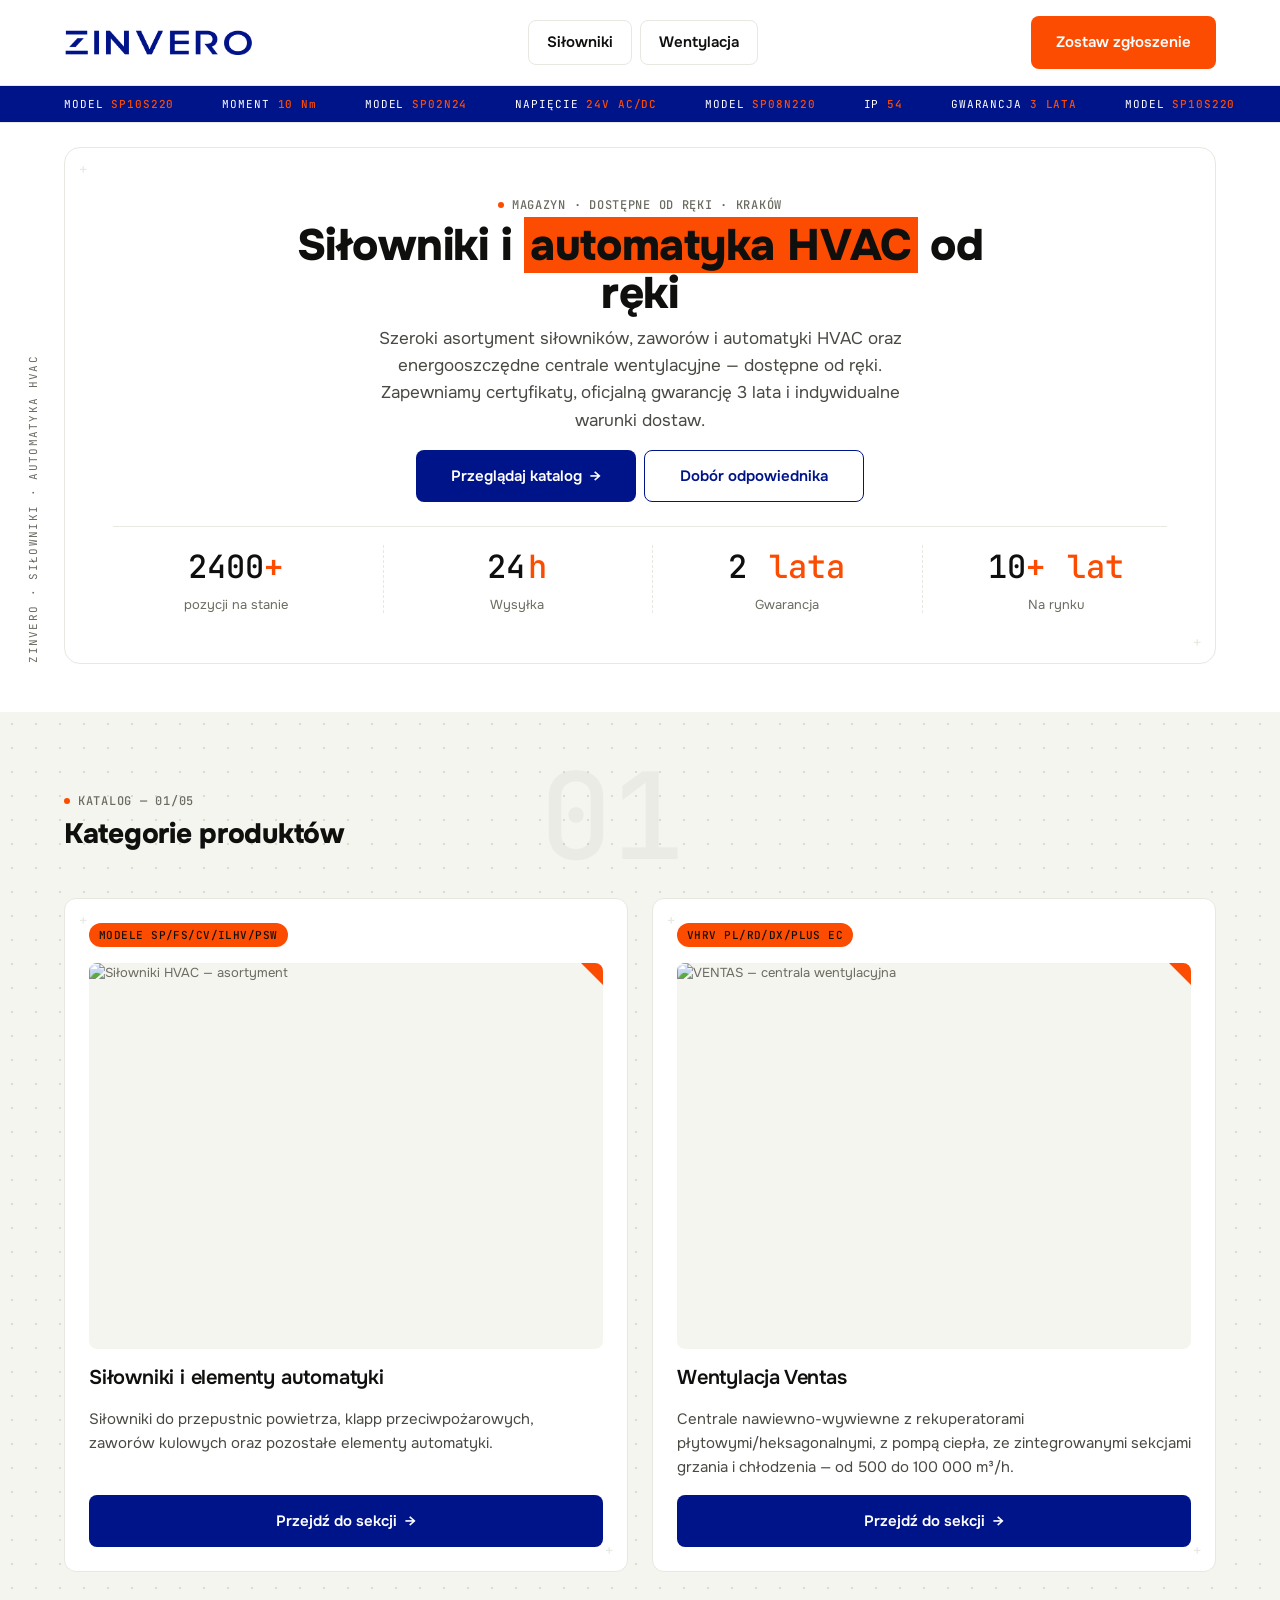
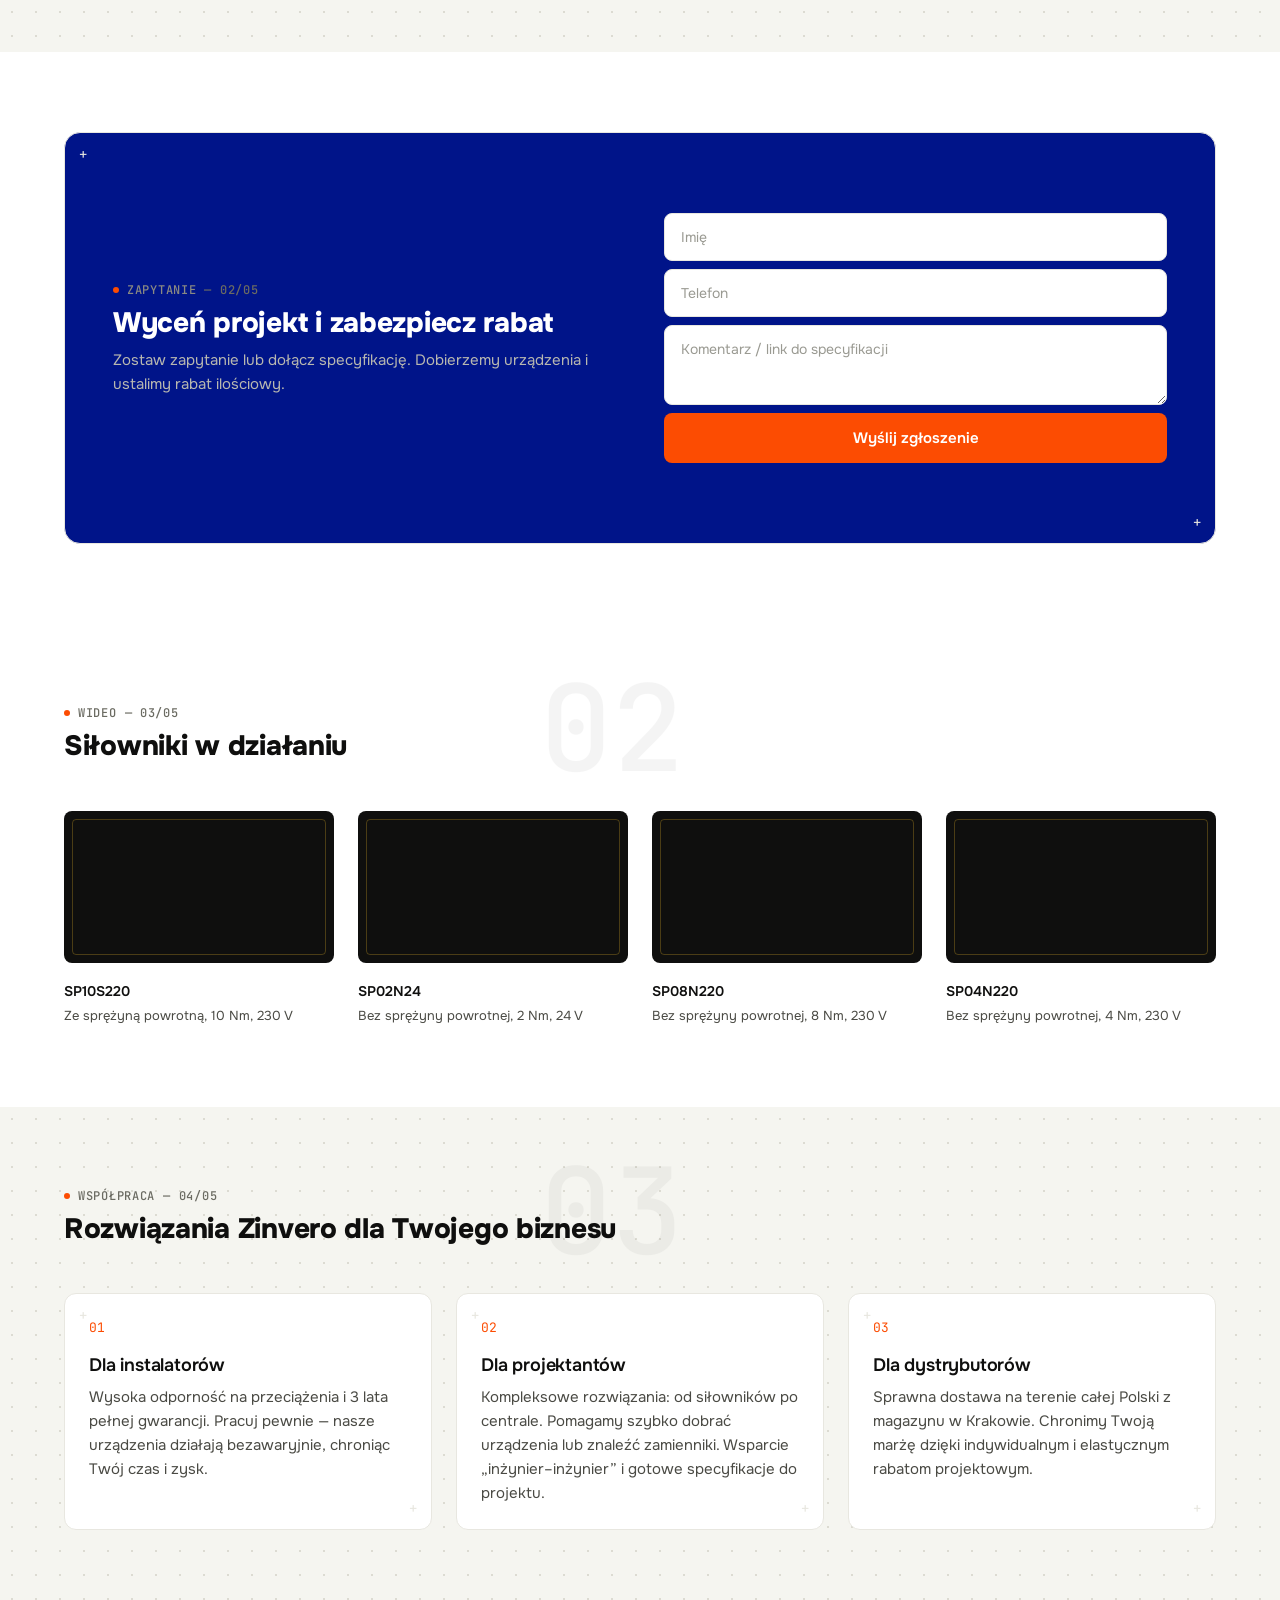
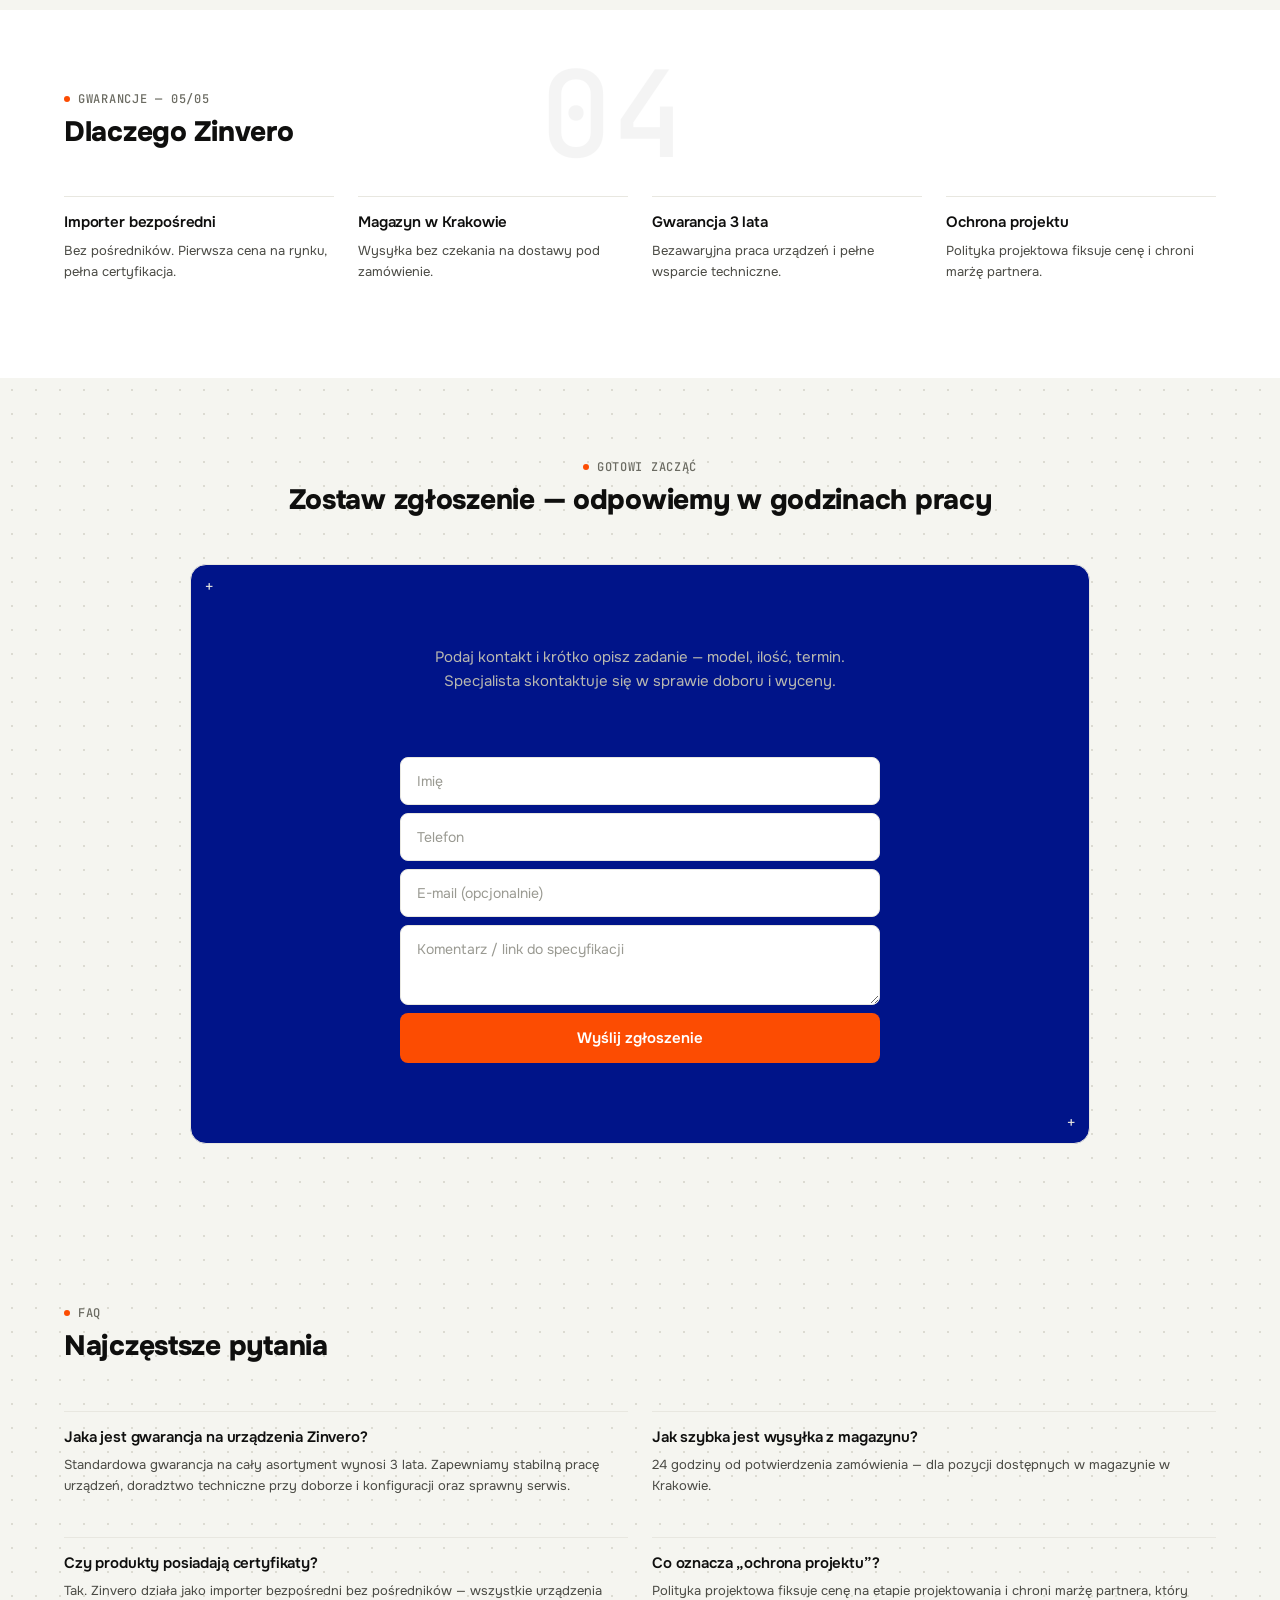
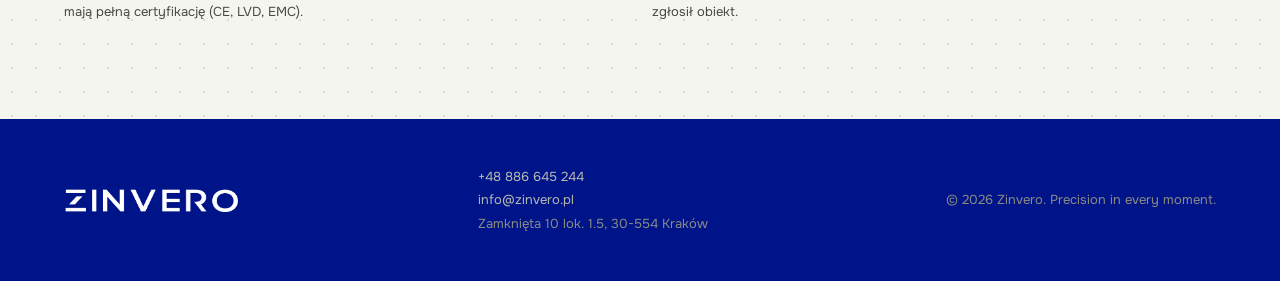
==== index.html @ 30b54fe3 "Zinvero site: clone of restok in Zinvero style + 6 fixes" ====
<!DOCTYPE html>
<html lang="pl">
<head>
<meta charset="UTF-8">
<meta name="viewport" content="width=device-width, initial-scale=1.0">
<meta name="google-site-verification" content="oRkSlXCotxDqVe3I5em0zE_cJWNfTW6Z54jvUCerrRo" />
<title>Zinvero — siłowniki i automatyka HVAC | Dostawa 24h z Krakowa</title>
<meta name="description" content="Importer bezpośredni siłowników, zaworów i automatyki HVAC oraz wentylacji VENTAS. Dostępność od ręki, wysyłka 24h z Krakowa, gwarancja 3 lata.">
<link rel="canonical" href="https://zinvero-hvac.vercel.app/">

<!-- Open Graph -->
<meta property="og:type" content="website">
<meta property="og:site_name" content="Zinvero">
<meta property="og:title" content="Zinvero — siłowniki i automatyka HVAC">
<meta property="og:description" content="Importer bezpośredni siłowników, zaworów i automatyki HVAC oraz wentylacji VENTAS. Dostępność od ręki, wysyłka 24h z Krakowa, gwarancja 3 lata.">
<meta property="og:url" content="https://zinvero-hvac.vercel.app/">
<meta property="og:locale" content="pl_PL">
<meta property="og:image" content="https://zinvero-hvac.vercel.app/og-image.jpg">

<!-- Twitter Card -->
<meta name="twitter:card" content="summary_large_image">
<meta name="twitter:title" content="Zinvero — siłowniki i automatyka HVAC">
<meta name="twitter:description" content="Importer bezpośredni siłowników, zaworów i automatyki HVAC oraz wentylacji w Polsce.">
<meta name="twitter:image" content="https://zinvero-hvac.vercel.app/og-image.jpg">

<link rel="preconnect" href="https://fonts.googleapis.com">
<link rel="preconnect" href="https://fonts.gstatic.com" crossorigin>
<link href="https://fonts.googleapis.com/css2?family=Onest:wght@400;500;600;800&family=JetBrains+Mono:wght@500&display=swap" rel="stylesheet">
<link rel="icon" type="image/svg+xml" href="/favicon.svg">
<link rel="icon" type="image/png" sizes="32x32" href="/favicon-32.png">
<link rel="apple-touch-icon" href="/apple-touch-icon.png">
<link rel="stylesheet" href="style.css">

<!-- JSON-LD: Organization -->
<script type="application/ld+json">
{
  "@context": "https://schema.org",
  "@type": "Organization",
  "name": "Zinvero",
  "url": "https://zinvero-hvac.vercel.app",
  "description": "Importer bezpośredni siłowników, zaworów i automatyki HVAC oraz wentylacji w Polsce.",
  "areaServed": "PL",
  "slogan": "Precision in every moment"
}
</script>

<!-- JSON-LD: LocalBusiness -->
<script type="application/ld+json">
{
  "@context": "https://schema.org",
  "@type": "LocalBusiness",
  "name": "Zinvero",
  "url": "https://zinvero-hvac.vercel.app",
  "telephone": "+48886645244",
  "email": "info@zinvero.pl",
  "address": {
    "@type": "PostalAddress",
    "streetAddress": "Zamknięta 10 lok. 1.5",
    "addressLocality": "Kraków",
    "postalCode": "30-554",
    "addressCountry": "PL"
  }
}
</script>

<!-- JSON-LD: BreadcrumbList -->
<script type="application/ld+json">
{
  "@context": "https://schema.org",
  "@type": "BreadcrumbList",
  "itemListElement": [
    { "@type": "ListItem", "position": 1, "name": "Strona główna", "item": "https://zinvero-hvac.vercel.app/" }
  ]
}
</script>

<!-- JSON-LD: FAQPage -->
<script type="application/ld+json">
{
  "@context": "https://schema.org",
  "@type": "FAQPage",
  "mainEntity": [
    {
      "@type": "Question",
      "name": "Jaka jest gwarancja na urządzenia Zinvero?",
      "acceptedAnswer": { "@type": "Answer", "text": "Standardowa gwarancja na cały asortyment wynosi 3 lata. Zapewniamy stabilną pracę urządzeń, doradztwo techniczne przy doborze i konfiguracji oraz sprawny serwis." }
    },
    {
      "@type": "Question",
      "name": "Jak szybka jest wysyłka z magazynu?",
      "acceptedAnswer": { "@type": "Answer", "text": "24 godziny od potwierdzenia zamówienia — dla pozycji dostępnych w magazynie w Krakowie." }
    },
    {
      "@type": "Question",
      "name": "Czy produkty posiadają certyfikaty?",
      "acceptedAnswer": { "@type": "Answer", "text": "Tak. Zinvero działa jako importer bezpośredni bez pośredników — wszystkie urządzenia mają pełną certyfikację (CE, LVD, EMC)." }
    },
    {
      "@type": "Question",
      "name": "Co oznacza ochrona projektu?",
      "acceptedAnswer": { "@type": "Answer", "text": "Polityka projektowa fiksuje cenę na etapie projektowania i chroni marżę partnera, który zgłosił obiekt." }
    }
  ]
}
</script>
</head>
<body>


<header class="bg-white divider-bottom">
  <div class="container header-inner">
    <div class="logo">
      <img src="logo.png" alt="Zinvero">
    </div>
    <nav>
      <ul>
        <li><a href="actuators.html">Siłowniki</a></li>
        <li><a href="pvu.html">Wentylacja</a></li>
      </ul>
    </nav>
    <div class="header-cta">
      <a href="#contact" class="btn btn-primary">Zostaw zgłoszenie</a>
    </div>
  </div>
</header>

<div class="spec-strip">
  <div class="container">
    <span>MODEL <b>SP10S220</b></span>
    <span>MOMENT <b>10 Nm</b></span>
    <span>MODEL <b>SP02N24</b></span>
    <span>NAPIĘCIE <b>24V AC/DC</b></span>
    <span>MODEL <b>SP08N220</b></span>
    <span>IP <b>54</b></span>
    <span>GWARANCJA <b>3 LATA</b></span>
    <span aria-hidden="true">MODEL <b>SP10S220</b></span>
    <span aria-hidden="true">MOMENT <b>10 Nm</b></span>
    <span aria-hidden="true">MODEL <b>SP02N24</b></span>
    <span aria-hidden="true">NAPIĘCIE <b>24V AC/DC</b></span>
    <span aria-hidden="true">MODEL <b>SP08N220</b></span>
    <span aria-hidden="true">IP <b>54</b></span>
    <span aria-hidden="true">GWARANCJA <b>3 LATA</b></span>
  </div>
</div>

<section class="hero bg-white">
  <div class="container">
    <div class="hero-card corner-marks">
      <span class="side-tag">Zinvero · Siłowniki · Automatyka HVAC</span>
      <div class="eyebrow"><span class="dot"></span>Magazyn · dostępne od ręki · Kraków</div>
      <div class="hero-content">
        <h1>Siłowniki i <span class="marker">automatyka HVAC</span> od ręki</h1>
        <p class="lead">Szeroki asortyment siłowników, zaworów i automatyki HVAC oraz energooszczędne centrale wentylacyjne — dostępne od ręki. Zapewniamy certyfikaty, oficjalną gwarancję 3 lata i indywidualne warunki dostaw.</p>
        <div class="hero-actions">
          <a href="#categories" class="btn btn-dark">Przeglądaj katalog <span class="arrow">→</span></a>
          <a href="#contact" class="btn btn-outline">Dobór odpowiednika</a>
        </div>
      </div>
      <div class="stats">
        <div>
          <div class="stat-num">2400<span class="accent">+</span></div>
          <div class="stat-label">pozycji na stanie</div>
        </div>
        <div>
          <div class="stat-num">24<span class="accent" style="margin-left:3px;">h</span></div>
          <div class="stat-label">Wysyłka</div>
        </div>
        <div>
          <div class="stat-num">2<span class="accent" style="margin-left:3px;"> lata</span></div>
          <div class="stat-label">Gwarancja</div>
        </div>
        <div>
          <div class="stat-num">10<span class="accent">+<span style="margin-left:3px;"> lat</span></span></div>
          <div class="stat-label">Na rynku</div>
        </div>
      </div>
    </div>
  </div>
</section>

<section id="categories" class="categories bg-gray">
  <div class="container">
    <div class="section-head reveal">
      <span class="ghost-num">01</span>
      <div class="eyebrow"><span class="dot"></span>Katalog <span class="section-counter">— 01/05</span></div>
      <h2>Kategorie produktów</h2>
    </div>
    <div class="cat-grid reveal-group">
      <a href="actuators.html" class="cat-card corner-marks">
        <div class="cat-tag">Modele SP/FS/CV/ILHV/PSW</div>
        <div class="cat-media"><img src="images/actuators-group-photo.jpg" alt="Siłowniki HVAC — asortyment" loading="lazy"></div>
        <h3>Siłowniki i elementy automatyki</h3>
        <p>Siłowniki do przepustnic powietrza, klapp przeciwpożarowych, zaworów kulowych oraz pozostałe elementy automatyki.</p>
        <span class="btn btn-dark btn-block">Przejdź do sekcji <span class="arrow">→</span></span>
      </a>
      <a href="pvu.html" class="cat-card corner-marks">
        <div class="cat-tag">VHRV PL/RD/DX/PLUS EC</div>
        <div class="cat-media"><img src="images/ventas-exhibition-unit.jpg" alt="VENTAS — centrala wentylacyjna" loading="lazy"></div>
        <h3>Wentylacja Ventas</h3>
        <p>Centrale nawiewno-wywiewne z rekuperatorami płytowymi/heksagonalnymi, z pompą ciepła, ze zintegrowanymi sekcjami grzania i chłodzenia — od 500 do 100 000 m³/h.</p>
        <span class="btn btn-dark btn-block">Przejdź do sekcji <span class="arrow">→</span></span>
      </a>
    </div>
  </div>
</section>

<section id="contact" class="lead bg-white">
  <div class="container">
    <div class="lead-card corner-marks reveal">
      <div>
        <div class="eyebrow" style="color:#8A8A82;"><span class="dot"></span>Zapytanie <span class="section-counter" style="color:#6B6B62;">— 02/05</span></div>
        <h2 style="margin-top:var(--sm);">Wyceń projekt i zabezpiecz rabat</h2>
        <p style="margin-top:var(--sm);">Zostaw zapytanie lub dołącz specyfikację. Dobierzemy urządzenia i ustalimy rabat ilościowy.</p>
      </div>
      <form class="lead-form" id="lead-form-1">
        <input type="text" placeholder="Imię" name="name" aria-label="Imię">
        <input type="tel" placeholder="Telefon" name="phone" aria-label="Telefon">
        <textarea placeholder="Komentarz / link do specyfikacji" name="comment" aria-label="Komentarz"></textarea>
        <!-- Honeypot -->
        <input type="text" name="company_website" class="hp-field" tabindex="-1" autocomplete="off" aria-hidden="true">
        <button type="button" class="btn btn-primary btn-block">Wyślij zgłoszenie</button>
      </form>
    </div>
  </div>
</section>

<section class="videos bg-white">
  <div class="container">
    <div class="section-head reveal">
      <span class="ghost-num">02</span>
      <div class="eyebrow"><span class="dot"></span>Wideo <span class="section-counter">— 03/05</span></div>
      <h2>Siłowniki w działaniu</h2>
    </div>
    <div class="video-grid reveal-group">
      <div class="video-item">
        <div class="frame"><iframe src="https://www.youtube.com/embed/iJrkAnzBIrQ" title="SP10S220 — ze sprężyną powrotną, 10 Nm, 230 V" loading="lazy" allow="accelerometer; autoplay; clipboard-write; encrypted-media; gyroscope; picture-in-picture; web-share" allowfullscreen></iframe></div>
        <h4>SP10S220</h4>
        <p>Ze sprężyną powrotną, 10 Nm, 230 V</p>
      </div>
      <div class="video-item">
        <div class="frame"><iframe src="https://www.youtube.com/embed/gagEanpGrII" title="SP02N24 — bez sprężyny powrotnej, 2 Nm, 24 V" loading="lazy" allow="accelerometer; autoplay; clipboard-write; encrypted-media; gyroscope; picture-in-picture; web-share" allowfullscreen></iframe></div>
        <h4>SP02N24</h4>
        <p>Bez sprężyny powrotnej, 2 Nm, 24 V</p>
      </div>
      <div class="video-item">
        <div class="frame"><iframe src="https://www.youtube.com/embed/5lzZVQxNe10" title="SP08N220 — bez sprężyny powrotnej, 8 Nm, 230 V" loading="lazy" allow="accelerometer; autoplay; clipboard-write; encrypted-media; gyroscope; picture-in-picture; web-share" allowfullscreen></iframe></div>
        <h4>SP08N220</h4>
        <p>Bez sprężyny powrotnej, 8 Nm, 230 V</p>
      </div>
      <div class="video-item">
        <div class="frame"><iframe src="https://www.youtube.com/embed/Mf_CxBRF0qw" title="SP04N220 — bez sprężyny powrotnej, 4 Nm, 230 V" loading="lazy" allow="accelerometer; autoplay; clipboard-write; encrypted-media; gyroscope; picture-in-picture; web-share" allowfullscreen></iframe></div>
        <h4>SP04N220</h4>
        <p>Bez sprężyny powrotnej, 4 Nm, 230 V</p>
      </div>
    </div>
  </div>
</section>

<section class="audience bg-gray">
  <div class="container">
    <div class="section-head reveal">
      <span class="ghost-num">03</span>
      <div class="eyebrow"><span class="dot"></span>Współpraca <span class="section-counter">— 04/05</span></div>
      <h2>Rozwiązania Zinvero dla Twojego biznesu</h2>
    </div>
    <div class="aud-grid reveal-group">
      <div class="aud-card corner-marks">
        <div class="aud-num">01</div>
        <h3>Dla instalatorów</h3>
        <p>Wysoka odporność na przeciążenia i 3 lata pełnej gwarancji. Pracuj pewnie — nasze urządzenia działają bezawaryjnie, chroniąc Twój czas i zysk.</p>
      </div>
      <div class="aud-card corner-marks">
        <div class="aud-num">02</div>
        <h3>Dla projektantów</h3>
        <p>Kompleksowe rozwiązania: od siłowników po centrale. Pomagamy szybko dobrać urządzenia lub znaleźć zamienniki. Wsparcie „inżynier–inżynier” i gotowe specyfikacje do projektu.</p>
      </div>
      <div class="aud-card corner-marks">
        <div class="aud-num">03</div>
        <h3>Dla dystrybutorów</h3>
        <p>Sprawna dostawa na terenie całej Polski z magazynu w Krakowie. Chronimy Twoją marżę dzięki indywidualnym i elastycznym rabatom projektowym.</p>
      </div>
    </div>
  </div>
</section>

<section class="why bg-white">
  <div class="container">
    <div class="section-head reveal">
      <span class="ghost-num">04</span>
      <div class="eyebrow"><span class="dot"></span>Gwarancje <span class="section-counter">— 05/05</span></div>
      <h2>Dlaczego Zinvero</h2>
    </div>
    <div class="why-grid reveal-group">
      <div class="why-card">
        <h3>Importer bezpośredni</h3>
        <p>Bez pośredników. Pierwsza cena na rynku, pełna certyfikacja.</p>
      </div>
      <div class="why-card">
        <h3>Magazyn w Krakowie</h3>
        <p>Wysyłka bez czekania na dostawy pod zamówienie.</p>
      </div>
      <div class="why-card">
        <h3>Gwarancja 3 lata</h3>
        <p>Bezawaryjna praca urządzeń i pełne wsparcie techniczne.</p>
      </div>
      <div class="why-card">
        <h3>Ochrona projektu</h3>
        <p>Polityka projektowa fiksuje cenę i chroni marżę partnera.</p>
      </div>
    </div>
  </div>
</section>

<section id="contact-bottom" class="lead bg-gray">
  <div class="container">
    <div class="section-head reveal" style="max-width:100%; text-align:center; margin:0 auto var(--xl);">
      <div class="eyebrow" style="justify-content:center;"><span class="dot"></span>Gotowi zacząć</div>
      <h2>Zostaw zgłoszenie — odpowiemy w godzinach pracy</h2>
    </div>
    <div class="lead-card corner-marks reveal" style="max-width:900px; margin:0 auto; grid-template-columns:1fr;">
      <div style="text-align:center; margin-bottom:var(--md);">
        <p style="color:#B8B8B0; max-width:480px; margin:0 auto;">Podaj kontakt i krótko opisz zadanie — model, ilość, termin. Specjalista skontaktuje się w sprawie doboru i wyceny.</p>
      </div>
      <form class="lead-form" id="lead-form-2" style="max-width:480px; margin:0 auto; width:100%;">
        <input type="text" placeholder="Imię" name="name" aria-label="Imię">
        <input type="tel" placeholder="Telefon" name="phone" aria-label="Telefon">
        <input type="email" placeholder="E-mail (opcjonalnie)" name="email" aria-label="Email">
        <textarea placeholder="Komentarz / link do specyfikacji" name="comment" aria-label="Komentarz"></textarea>
        <input type="text" name="company_website" class="hp-field" tabindex="-1" autocomplete="off" aria-hidden="true">
        <button type="button" class="btn btn-primary btn-block">Wyślij zgłoszenie</button>
      </form>
    </div>
  </div>
</section>

<section class="why bg-gray" id="faq">
  <div class="container">
    <div class="section-head reveal">
      <div class="eyebrow"><span class="dot"></span>FAQ</div>
      <h2>Najczęstsze pytania</h2>
    </div>
    <div class="why-grid" style="grid-template-columns:1fr 1fr;">
      <div class="why-card">
        <h3>Jaka jest gwarancja na urządzenia Zinvero?</h3>
        <p>Standardowa gwarancja na cały asortyment wynosi 3 lata. Zapewniamy stabilną pracę urządzeń, doradztwo techniczne przy doborze i konfiguracji oraz sprawny serwis.</p>
      </div>
      <div class="why-card">
        <h3>Jak szybka jest wysyłka z magazynu?</h3>
        <p>24 godziny od potwierdzenia zamówienia — dla pozycji dostępnych w magazynie w Krakowie.</p>
      </div>
      <div class="why-card">
        <h3>Czy produkty posiadają certyfikaty?</h3>
        <p>Tak. Zinvero działa jako importer bezpośredni bez pośredników — wszystkie urządzenia mają pełną certyfikację (CE, LVD, EMC).</p>
      </div>
      <div class="why-card">
        <h3>Co oznacza „ochrona projektu”?</h3>
        <p>Polityka projektowa fiksuje cenę na etapie projektowania i chroni marżę partnera, który zgłosił obiekt.</p>
      </div>
    </div>
  </div>
</section>

<footer>
  <div class="container footer-inner">
    <div class="logo">
      <img src="logo-white.png" alt="Zinvero">
    </div>
    <div class="footer-contacts">
      <a href="tel:+48886645244">+48 886 645 244</a>
      <a href="mailto:info@zinvero.pl">info@zinvero.pl</a>
      <span>Zamknięta 10 lok. 1.5, 30-554 Kraków</span>
    </div>
    <p>© 2026 Zinvero. Precision in every moment.</p>
  </div>
</footer>

<script src="script.js"></script>
</body>
</html>
---- style.css ----
:root{
    --black:#0F0F0E;
    --yellow:#FC4C02;
    --navy:#001489;
    --navy-2:#0a1fb0;
    --white:#FFFFFF;
    --section-gray:#F5F5F0;
    --text-secondary:#4A4A44;
    --text-muted:#6B6B62;
    --divider:#E8E7E0;
    --danger:#E14B3D;

    --radius-sm:6px;
    --radius-md:8px;
    --radius-card:12px;
    --radius-banner:16px;

    --xs:4px; --sm:8px; --md:16px; --lg:24px; --xl:48px; --xxl:80px;
  }

  *{box-sizing:border-box;}
  html{scroll-behavior:smooth;}
  body{
    margin:0;
    background:var(--white);
    color:var(--black);
    font-family:'Onest', Arial, sans-serif;
    font-weight:400;
    line-height:1.5;
  }
  .mono{font-family:'JetBrains Mono', monospace; font-weight:500;}

  .container{
    max-width:1200px;
    margin:0 auto;
    padding:0 var(--lg);
  }

  section, header, footer{ position:relative; }

  .bg-white{background:var(--white);}
  .bg-gray{background:var(--section-gray);}

  .divider-top{border-top:0.5px solid var(--divider);}
  .divider-bottom{border-bottom:0.5px solid var(--divider);}

  h1,h2,h3{margin:0; font-weight:800; letter-spacing:-0.01em;}
  h1{font-size:44px; line-height:1.08;}
  h2{font-size:28px; line-height:1.15; font-weight:800;}
  h3{font-size:18px; line-height:1.3; font-weight:600;}
  p{margin:0; color:var(--text-secondary); font-size:15px; line-height:1.6;}

  a{color:inherit; text-decoration:none;}

  .eyebrow{
    display:flex; align-items:center; gap:8px;
    font-family:'JetBrains Mono', monospace;
    font-size:12px; font-weight:500;
    letter-spacing:0.06em; text-transform:uppercase;
    color:var(--text-muted);
  }
  .eyebrow .dot{width:6px; height:6px; border-radius:50%; background:var(--yellow); display:inline-block;}

  .marker{
    background:var(--yellow);
    padding:0 6px;
    box-decoration-break:clone;
    -webkit-box-decoration-break:clone;
  }

  /* Buttons */
  .btn{
    display:inline-flex; align-items:center; justify-content:center; gap:8px;
    font-family:'Onest', sans-serif; font-weight:600; font-size:15px;
    padding:14px 24px;
    border-radius:var(--radius-md);
    border:1px solid transparent;
    cursor:pointer;
    white-space:nowrap;
    transition:transform 0.15s var(--ease,ease), background-color 0.15s ease, border-color 0.15s ease, box-shadow 0.15s ease;
  }
  .btn:hover{transform:translateY(-2px);}
  .btn:active{transform:translateY(0); transition-duration:0.05s;}
  .btn-primary{background:var(--yellow); color:var(--white);}
  .btn-primary:hover{background:#ff6a2b;}
  .btn-dark{background:var(--navy); color:var(--white);}
  .btn-dark:hover{background:var(--navy-2);}
  .btn-outline{background:var(--white); color:var(--navy); border-color:var(--navy);}
  .btn-outline:hover{background:var(--navy); color:var(--white);}
  .btn-block{width:100%;}
  .btn span.arrow{display:inline-block; transition:transform 0.15s ease;}
  .btn:hover span.arrow{transform:translateX(3px);}

  /* Header */
  header{
    background:var(--white);
    padding:var(--md) 0;
    position:sticky;
    top:0;
    z-index:100;
  }
  .header-inner{
    display:flex; align-items:center; justify-content:space-between; gap:var(--lg);
  }
  .logo{display:flex; align-items:center; gap:10px;}
  .logo img{height:26px; width:auto; display:block;}
  .footer-inner .logo img{height:24px;}
  .logo-mark{
    width:40px; height:40px;
    background:var(--navy);
    border-radius:20%;
    display:flex; align-items:center; justify-content:center;
    transition:transform 0.25s ease;
  }
  .logo:hover .logo-mark{transform:rotate(-8deg) scale(1.05);}
  .logo-mark span{
    width:35%; height:35%;
    background:var(--yellow);
    border-radius:15%;
    display:block;
    transition:transform 0.25s ease;
  }
  .logo:hover .logo-mark span{transform:scale(1.15);}
  .logo-word{font-weight:800; font-size:21px; letter-spacing:0.02em;}
  nav ul{list-style:none; display:flex; gap:4px; margin:0; padding:0;}
  nav a{
    font-size:15px; font-weight:600; color:var(--black);
    padding:10px 18px;
    border-radius:8px;
    border:1px solid var(--divider);
    display:inline-block;
    transition:background-color 0.18s ease, border-color 0.18s ease, color 0.18s ease;
  }
  nav a:hover{background:var(--navy); border-color:var(--navy); color:var(--white);}
  nav ul{gap:8px;}
  .header-cta{display:flex; align-items:center;}

  /* Hero */
  .hero{padding:var(--lg) 0 var(--xl);}
  .hero-card{
    border:0.5px solid var(--divider);
    border-radius:var(--radius-banner);
    padding:var(--xl) var(--xl);
    background:var(--white);
    text-align:center;
  }
  .hero-card .eyebrow{justify-content:center;}
  .hero-content{max-width:700px; margin:0 auto;}
  .hero h1{margin:var(--sm) 0 var(--sm);}
  .hero p.lead{font-size:17px; max-width:560px; margin:0 auto var(--md);}
  .hero-actions{display:flex; gap:var(--sm); margin-bottom:var(--lg); flex-wrap:wrap; justify-content:center;}
  .hero-actions .btn{min-width:220px;}

  .stats{
    display:grid; grid-template-columns:repeat(4, 1fr);
    gap:var(--lg);
    padding-top:var(--md);
    border-top:0.5px solid var(--divider);
    text-align:center;
  }
  .stat-num{font-family:'JetBrains Mono', monospace; font-weight:500; font-size:32px; color:var(--black);}
  .stat-num .accent{color:var(--yellow);}
  .stat-label{font-size:13px; color:var(--text-muted); margin-top:4px;}

  /* Category blocks */
  .categories{padding:var(--xxl) 0;}
  .section-head{margin-bottom:var(--xl); max-width:620px;}
  .section-head .eyebrow{margin-bottom:var(--sm);}
  .cat-grid{display:grid; grid-template-columns:1fr 1fr; gap:var(--lg);}
  /* Вся картка категорії — це одне посилання (клікабельна повністю).
     Без transform на hover, щоб курсор не мерехтів і клік був стабільним. */
  .cat-card{
    border:0.5px solid var(--divider);
    border-radius:var(--radius-card);
    padding:var(--lg);
    background:var(--white);
    display:flex; flex-direction:column; gap:var(--md);
    text-decoration:none; color:inherit;
    transition:border-color 0.2s ease, box-shadow 0.2s ease;
  }
  .cat-card:hover{ border-color:var(--navy); box-shadow:0 6px 20px rgba(0,20,137,0.10); }
  .cat-card .btn-block{ margin-top:auto; }
  .cat-media{
    aspect-ratio:4/3; border-radius:var(--radius-md);
    background:var(--section-gray);
    display:flex; align-items:center; justify-content:center;
    color:var(--text-muted); font-size:13px;
    overflow:hidden;
  }
  .cat-media img, .product-media img{
    width:100%; height:100%; object-fit:cover; display:block;
  }
  .cat-media--contain img{ object-fit:contain; }
  .spec-badges{display:flex; flex-wrap:wrap; gap:6px;}
  .spec-lines{display:flex; flex-direction:column; gap:2px;}
  .spec-lines p{margin:0; font-family:'JetBrains Mono', monospace; font-size:13px; color:var(--text-secondary);}
  .spec-badge{
    font-family:'JetBrains Mono', monospace; font-size:11px; font-weight:500;
    color:var(--text-secondary); background:var(--section-gray);
    padding:4px 10px; border-radius:20px; white-space:nowrap;
  }
  .cat-card h3{font-size:20px;}
  .cat-tag{
    align-self:flex-start;
    font-family:'JetBrains Mono', monospace; font-size:11px; font-weight:500;
    color:var(--black); background:var(--yellow);
    padding:4px 10px; border-radius:20px; letter-spacing:0.04em; text-transform:uppercase;
  }

  /* Lead form */
  section.lead{padding:var(--xxl) 0;}
  .lead-card{
    border:0.5px solid var(--divider); border-radius:var(--radius-banner);
    background:var(--navy); color:var(--white);
    padding:var(--xxl) var(--xl);
    display:grid; grid-template-columns:1fr 1fr; gap:var(--xl); align-items:center;
  }
  .lead-card h2{color:var(--white);}
  .lead-card p{color:#B8B8B0;}
  .lead-form{display:flex; flex-direction:column; gap:var(--sm);}
  .lead-form input, .lead-form textarea{
    width:100%; padding:14px 16px;
    border-radius:var(--radius-md);
    border:1px solid var(--divider);
    background:var(--white); color:var(--black);
    font-family:'Onest', sans-serif; font-size:14px;
  }
  .lead-form input:focus, .lead-form textarea:focus{outline:none; border-color:var(--yellow); box-shadow:0 0 0 3px rgba(252,76,2,0.12);}
  .lead-form textarea{resize:vertical; min-height:80px;}
  .lead-form ::placeholder{color:#9a9a92;}
  .lead-form button[disabled]{opacity:0.6; cursor:not-allowed;}
  .form-message{font-family:'JetBrains Mono', monospace; font-size:13px;}
  .form-message:empty{display:none;}
  .form-message.success{color:#4ADE80;}
  .form-message.error{color:var(--danger);}

  /* Video block */
  .videos{padding:var(--xxl) 0;}
  .video-grid{display:grid; grid-template-columns:repeat(4, 1fr); gap:var(--lg);}
  .video-item .frame{
    aspect-ratio:16/9; border-radius:var(--radius-md);
    background:var(--black);
    position:relative; overflow:hidden;
    margin-bottom:var(--sm);
  }
  .video-item .frame iframe{
    position:absolute; inset:0;
    width:100%; height:100%; border:0; display:block;
  }
  .video-item h4{font-size:14px; font-weight:600; margin-bottom:4px;}
  .video-item p{font-size:13px;}

  /* Audience blocks */
  .audience{padding:var(--xxl) 0;}
  .aud-grid{display:grid; grid-template-columns:repeat(3, 1fr); gap:var(--lg);}
  .aud-card{
    background:var(--white); border:0.5px solid var(--divider); border-radius:var(--radius-card);
    padding:var(--lg);
    transition:transform 0.2s ease, border-color 0.2s ease;
  }
  .aud-card:hover{transform:translateY(-4px); border-color:var(--navy);}
  .aud-num{font-family:'JetBrains Mono', monospace; color:var(--yellow); font-size:13px; margin-bottom:var(--md); transition:transform 0.2s ease;}
  .aud-card:hover .aud-num{transform:scale(1.15); display:inline-block;}
  .aud-card h3{margin-bottom:var(--sm);}

  /* Why us */
  .why{padding:var(--xxl) 0;}
  .why-grid{display:grid; grid-template-columns:repeat(4, 1fr); gap:var(--lg);}
  .why-card{padding:var(--md) 0; border-top:1.5px solid var(--divider); transition:border-color 0.2s ease, transform 0.2s ease;}
  .why-card:hover{border-color:var(--yellow); transform:translateX(4px);}
  .why-card h3{font-size:15px; margin-bottom:var(--sm);}
  .why-card p{font-size:13px;}

  footer{padding:var(--xl) 0; background:var(--navy); color:#c2c8f2;}
  .footer-inner{display:flex; justify-content:space-between; align-items:center; flex-wrap:wrap; gap:var(--md);}
  .footer-inner p{color:#8A8A82; font-size:13px;}
  .footer-contacts{display:flex; flex-direction:column; gap:4px; font-size:13px;}
  .footer-contacts a, .footer-contacts span{color:#B8B8B0; transition:color 0.15s ease;}
  .footer-contacts a:hover{color:var(--yellow);}
  .footer-contacts span{color:#8A8A82;}

  @media (max-width: 1023px){
    .cat-grid, .video-grid, .why-grid{grid-template-columns:repeat(2,1fr);}
    .aud-grid{grid-template-columns:1fr;}
    .lead-card{grid-template-columns:1fr;}
    .hero h1{font-size:34px;}
  }
  @media (max-width: 767px){
    .stats{grid-template-columns:repeat(2,1fr);}
    .cat-grid{grid-template-columns:1fr;}
    .video-grid{grid-template-columns:1fr;}
    .why-grid{grid-template-columns:1fr;}
    nav{display:none;}
    .hero-card{padding:var(--xl) var(--md);}
    .side-tag{display:none;}
    .ghost-num{display:none;}
  }

  /* ---------- Декоративний технічний шар ---------- */

  /* Кутові мітки-хрестики — як реперні точки на кресленні/оптичному приладі */
  .corner-marks{position:relative;}
  .corner-marks::before, .corner-marks::after,
  .corner-marks .cm{
    content:"+";
    position:absolute;
    font-family:'JetBrains Mono', monospace;
    font-size:14px; line-height:1;
    color:var(--divider);
    pointer-events:none;
    user-select:none;
  }
  .corner-marks::before{top:14px; left:14px; content:"+";}
  .corner-marks::after{bottom:14px; right:14px; content:"+";}
  .corner-marks .cm.tr{top:14px; right:14px;}
  .corner-marks .cm.bl{bottom:14px; left:14px;}

  /* Dot-grid текстура на сірих секціях — тонка, майже непомітна */
  .bg-gray{
    background-color:var(--section-gray);
    background-image:radial-gradient(circle, #DCDBD2 1px, transparent 1px);
    background-size:24px 24px;
  }

  /* Ghost-цифра розділу — велика напівпрозора цифра позаду заголовка */
  .section-head{position:relative; z-index:1;}
  .ghost-num{
    position:absolute;
    top:-36px; right:0;
    font-family:'JetBrains Mono', monospace;
    font-weight:500;
    font-size:120px;
    line-height:1;
    color:var(--black);
    opacity:0.04;
    z-index:-1;
    pointer-events:none;
  }
  .section-counter{
    font-family:'JetBrains Mono', monospace;
    font-size:12px; color:var(--text-muted);
  }

  /* Пунктирні розділювачі між показниками статистики */
  .stats > div{position:relative; padding-left:var(--lg);}
  .stats > div:first-child{padding-left:0;}
  .stats > div::before{
    content:"";
    position:absolute; left:0; top:2px; bottom:2px;
    border-left:1px dashed var(--divider);
  }
  .stats > div:first-child::before{display:none;}

  /* Вертикальна бічна мітка на hero-картці. Через writing-mode текст
     центрується по висоті картки й не залазить у чорну смугу зверху,
     незалежно від довжини напису. */
  .side-tag{
    position:absolute; left:-40px; top:0; bottom:0;
    display:flex; align-items:center;
    writing-mode:vertical-rl; transform:rotate(180deg);
    font-family:'JetBrains Mono', monospace;
    font-size:11px; letter-spacing:0.12em;
    text-transform:uppercase;
    color:var(--text-muted);
    white-space:nowrap;
    pointer-events:none;
  }

  /* Технічна "лінійка"-смуга під хедером із номерами моделей */
  .spec-strip{
    overflow:hidden;
    border-bottom:0.5px solid var(--divider);
    background:var(--navy);
  }
  .spec-strip .container{
    display:flex; gap:var(--xl);
    padding-top:10px; padding-bottom:10px;
  }
  .spec-strip span{
    font-family:'JetBrains Mono', monospace;
    font-size:11px; letter-spacing:0.08em;
    color:#FFFFFF; white-space:nowrap;
  }
  .spec-strip span b{color:var(--yellow); font-weight:500;}

  /* Кутовий зріз (notch) на теговій плашці категорій — технічна деталь */
  .cat-media{position:relative;}
  .cat-media::after{
    content:"";
    position:absolute; top:0; right:0;
    width:0; height:0;
    border-style:solid;
    border-width:0 22px 22px 0;
    border-color:transparent var(--yellow) transparent transparent;
  }

  /* Scroll-reveal — плавна поява блоків при прокрутці */
  .reveal{
    opacity:0;
    transform:translateY(24px);
    transition:opacity 0.6s ease, transform 0.6s ease;
  }
  .reveal.is-visible{
    opacity:1;
    transform:translateY(0);
  }
  /* Каскадна поява карток всередині сітки — кожна дитина зі своєю затримкою */
  .reveal-group > *{
    opacity:0;
    transform:translateY(20px);
    transition:opacity 0.5s ease, transform 0.5s ease;
  }
  .reveal-group.is-visible > *{
    opacity:1;
    transform:translateY(0);
  }
  .reveal-group.is-visible > *:nth-child(1){transition-delay:0.05s;}
  .reveal-group.is-visible > *:nth-child(2){transition-delay:0.15s;}
  .reveal-group.is-visible > *:nth-child(3){transition-delay:0.25s;}
  .reveal-group.is-visible > *:nth-child(4){transition-delay:0.35s;}

  /* Вступна анімація hero при завантаженні сторінки */
  @keyframes heroIn{
    from{ opacity:0; transform:translateY(16px); }
    to{ opacity:1; transform:translateY(0); }
  }
  .hero-card .eyebrow{ animation:heroIn 0.6s ease both; animation-delay:0.05s; }
  .hero h1{ animation:heroIn 0.6s ease both; animation-delay:0.15s; }
  .hero p.lead{ animation:heroIn 0.6s ease both; animation-delay:0.25s; }
  .hero-actions{ animation:heroIn 0.6s ease both; animation-delay:0.35s; }
  .stats{ animation:heroIn 0.6s ease both; animation-delay:0.45s; }

  /* Заповнення "маркера" зліва направо після появи заголовка */
  @keyframes markerFill{
    from{ background-size:0% 100%; }
    to{ background-size:100% 100%; }
  }
  .marker{
    background-image:linear-gradient(var(--yellow), var(--yellow));
    background-repeat:no-repeat;
    background-position:left center;
    background-color:transparent;
    animation:markerFill 0.5s ease-out both;
    animation-delay:0.55s;
  }

  /* Header стискається та отримує рамку при скролі */
  header{ transition:padding 0.25s ease, box-shadow 0.25s ease; }
  header.is-scrolled{ padding:10px 0; box-shadow:0 1px 0 var(--divider), 0 4px 12px rgba(15,15,14,0.04); }
  header.is-scrolled .logo-mark{ width:28px; height:28px; }

  /* Безкінечна стрічка технічних характеристик */
  .spec-strip .container{
    display:flex; gap:var(--xl);
    padding-top:10px; padding-bottom:10px;
    width:max-content;
    animation:marquee 22s linear infinite;
  }
  .spec-strip{ overflow:hidden; }
  .spec-strip:hover .container{ animation-play-state:paused; }
  @keyframes marquee{
    from{ transform:translateX(0); }
    to{ transform:translateX(-50%); }
  }

  /* Цифри статистики "рахуються" вгору при появі */
  .stat-num{ font-variant-numeric:tabular-nums; }

  @media (prefers-reduced-motion: reduce){
    .reveal, .reveal-group > *, .btn, .cat-card, .aud-card, .why-card, .logo-mark, nav a,
    .hero-card .eyebrow, .hero h1, .hero p.lead, .hero-actions, .stats, .marker, .spec-strip .container{
      transition:none !important;
      animation:none !important;
    }
    .reveal, .reveal-group > *{opacity:1; transform:none;}
    .marker{background-size:100% 100% !important;}
  }

  /* Мітка-приціл на відео-фреймах */
  .frame{position:relative;}
  .frame::before{
    content:"";
    position:absolute; top:8px; left:8px; right:8px; bottom:8px;
    border:1px solid rgba(255,199,44,0.25);
    border-radius:4px;
    pointer-events:none;
  }

  /* ---------- Каталожні сторінки (actuators.html, pvu.html) ---------- */

  .breadcrumb{
    display:flex; align-items:center; gap:8px;
    font-family:'JetBrains Mono', monospace; font-size:12px;
    color:var(--text-muted);
    padding:var(--md) 0;
  }
  .breadcrumb a{color:var(--text-muted); transition:color 0.15s ease;}
  .breadcrumb a:hover{color:var(--black);}

  .page-hero{padding:var(--md) 0 var(--xs);}
  .page-hero-inner{max-width:760px;}
  .page-hero h1{font-size:32px; margin:var(--xs) 0 var(--sm);}
  .page-hero p.lead{font-size:15px; max-width:600px; margin:0;}

  .product-grid{
    display:grid; grid-template-columns:repeat(3, 1fr); gap:var(--lg);
    padding:2rem 0 var(--xxl);
  }
  .product-card{
    border:0.5px solid var(--divider); border-radius:var(--radius-card);
    background:var(--white);
    padding:var(--lg);
    display:flex; flex-direction:column; gap:var(--md);
    transition:transform 0.2s ease, border-color 0.2s ease;
  }
  .product-card:hover{transform:translateY(-4px); border-color:var(--navy);}
  .product-media{
    height:180px; border-radius:var(--radius-md);
    background:var(--section-gray);
    display:flex; align-items:center; justify-content:center;
    color:var(--text-muted); font-size:13px;
    position:relative; overflow:hidden;
  }
  .product-media::after{
    content:"";
    position:absolute; top:0; right:0;
    width:0; height:0;
    border-style:solid; border-width:0 20px 20px 0;
    border-color:transparent var(--yellow) transparent transparent;
  }
  /* Вентустановки: показуємо фото повністю на всю ширину без обрізки та без
     сірих полів з боків — рамка підлаштовує висоту під природну пропорцію фото.
     Правило має бути ПІСЛЯ .product-media, щоб перекрити фіксовану height:180px. */
  .product-media--contain{ height:auto; background:transparent; }
  .product-media--contain img{ height:auto; object-fit:contain; }
  .product-tag{
    align-self:flex-start;
    font-family:'JetBrains Mono', monospace; font-size:11px; font-weight:500;
    color:var(--text-muted); background:var(--white); border:1px solid var(--divider);
    padding:3px 10px; border-radius:20px; letter-spacing:0.03em;
  }
  .product-card h3{font-size:17px;}
  .product-card p{font-size:14px;}
  .product-actions{display:flex; flex-direction:column; gap:8px; margin-top:auto;}
  .product-actions .btn{width:100%; padding:11px 16px; font-size:13px; box-sizing:border-box;}
  .product-actions--single{margin-bottom:25px;}

  .page-cta{
    border:0.5px solid var(--divider); border-radius:var(--radius-banner);
    background:var(--navy); color:var(--white);
    padding:var(--xl); text-align:center;
    margin-bottom:var(--xxl);
  }
  .page-cta h2{color:var(--white); margin-bottom:var(--sm);}
  .page-cta p{color:#B8B8B0; max-width:520px; margin:0 auto var(--lg);}
  .page-cta .btn-row{display:flex; gap:var(--sm); justify-content:center; flex-wrap:wrap;}

  @media (max-width: 1023px){
    .product-grid{grid-template-columns:repeat(2,1fr);}
  }
  @media (max-width: 767px){
    .product-grid{grid-template-columns:1fr;}
    .page-hero h1{font-size:28px;}
  }

  /* ---------- Anti-spam ---------- */
  .hp-field{
    position:absolute !important;
    left:-9999px !important;
    top:-9999px !important;
    width:1px !important;
    height:1px !important;
    opacity:0 !important;
    pointer-events:none !important;
  }

  /* ---------- Katalog rodzin: modale Szczegóły / Warianty ---------- */
  .cat-section{padding:0 0 var(--xl);}
  .cat-section .section-head{margin-bottom:var(--lg); max-width:100%;}
  .plinks{display:flex; gap:10px; align-items:center; font-family:'JetBrains Mono',monospace; font-size:12px; font-weight:500;}
  .plinks a{color:var(--navy); cursor:pointer;}
  .plinks a:hover{text-decoration:underline;}
  .plinks .sep{color:var(--divider);}
  .varcount{color:var(--yellow);}
  .product-card .code-fam{font-family:'JetBrains Mono',monospace; font-size:12px; color:var(--yellow); font-weight:500;}

  .modal{position:fixed; inset:0; z-index:200; display:none; align-items:center; justify-content:center; padding:20px;}
  .modal.open{display:flex;}
  .modal .backdrop{position:absolute; inset:0; background:rgba(10,12,32,.55);}
  .dialog{position:relative; z-index:1; background:var(--white); border:1px solid var(--divider); border-radius:var(--radius-card); width:min(880px,100%); max-height:88vh; overflow-y:auto; overflow-x:hidden; box-shadow:0 30px 70px rgba(0,20,137,.28); animation:heroIn .25s ease both;}
  .dialog .mhead{position:sticky; top:0; z-index:2; background:var(--navy); color:var(--white); display:flex; justify-content:space-between; align-items:flex-start; gap:16px; padding:18px 22px;}
  .dialog .mhead h3{color:var(--white); font-size:20px;}
  .dialog .mhead .msub{font-family:'JetBrains Mono',monospace; font-size:11px; text-transform:uppercase; letter-spacing:.06em; color:#c2c8f2; margin-top:4px;}
  .mclose{background:transparent; border:1px solid rgba(255,255,255,.3); color:var(--white); width:34px; height:34px; border-radius:var(--radius-sm); cursor:pointer; font-size:15px; flex:none;}
  .mclose:hover{background:rgba(255,255,255,.12);}
  .mbody{padding:20px 22px 24px;}
  .mnote{font-family:'JetBrains Mono',monospace; font-size:12px; color:var(--text-muted); margin:0 0 14px;}
  .mnote b{color:var(--yellow);}
  .tablewrap{overflow-x:auto; border:1px solid var(--divider); border-radius:var(--radius-sm); max-width:100%;}
  .vtable{border-collapse:collapse; width:100%; font-family:'JetBrains Mono',monospace; font-size:12px;}
  .vtable th,.vtable td{text-align:left; padding:10px 12px; border-bottom:1px solid var(--divider); white-space:normal;}
  .vtable thead th{background:var(--section-gray); text-transform:uppercase; font-size:10px; letter-spacing:.05em; color:var(--text-muted);}
  .vtable tbody tr:last-child td{border-bottom:0;}
  .vtable tbody tr[data-model]{cursor:pointer;}
  .vtable tbody tr[data-model]:hover{background:#EEF0FB;}
  .vtable td.model{font-weight:600; color:var(--black); white-space:nowrap;}
  .vtable .wycen{color:var(--yellow); font-weight:600; white-space:nowrap;}
  .spectable{width:100%; border-collapse:collapse; font-size:14px;}
  .spectable th{text-align:left; width:46%; color:var(--text-muted); font-weight:400; padding:9px 0; border-bottom:1px solid var(--divider); vertical-align:top;}
  .spectable td{font-weight:600; padding:9px 0; border-bottom:1px solid var(--divider);}
  .mfeat{list-style:none; padding:0; margin:0 0 16px; display:flex; flex-direction:column; gap:8px;}
  .mfeat li{display:flex; gap:9px; font-size:14px; color:var(--text-secondary);}
  .mfeat li::before{content:"+"; color:var(--yellow); font-family:'JetBrains Mono',monospace; font-weight:500;}
  .mcta{display:flex; gap:8px; flex-wrap:wrap; margin-top:18px; padding-top:16px; border-top:1px solid var(--divider);}
  .mcta .btn{padding:11px 18px; font-size:14px;}
  @media (prefers-reduced-motion: reduce){ .dialog{animation:none;} }
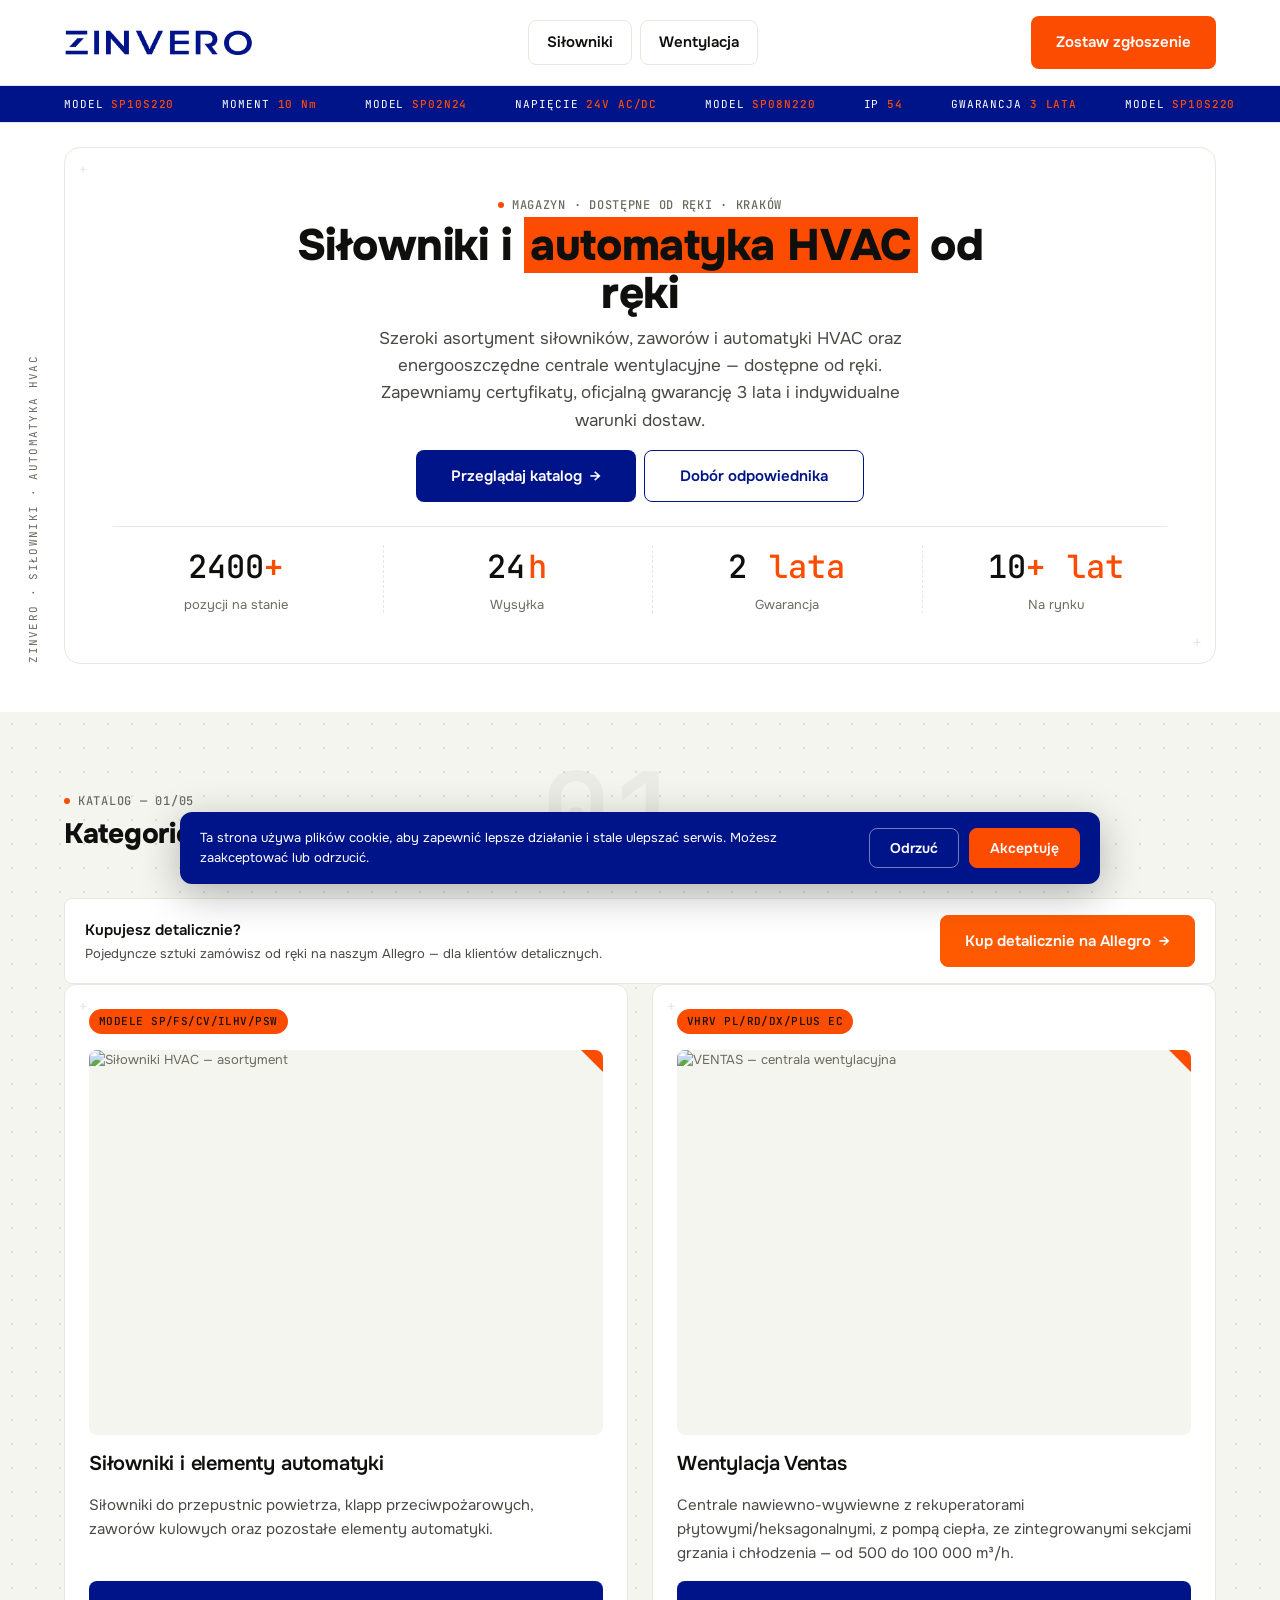
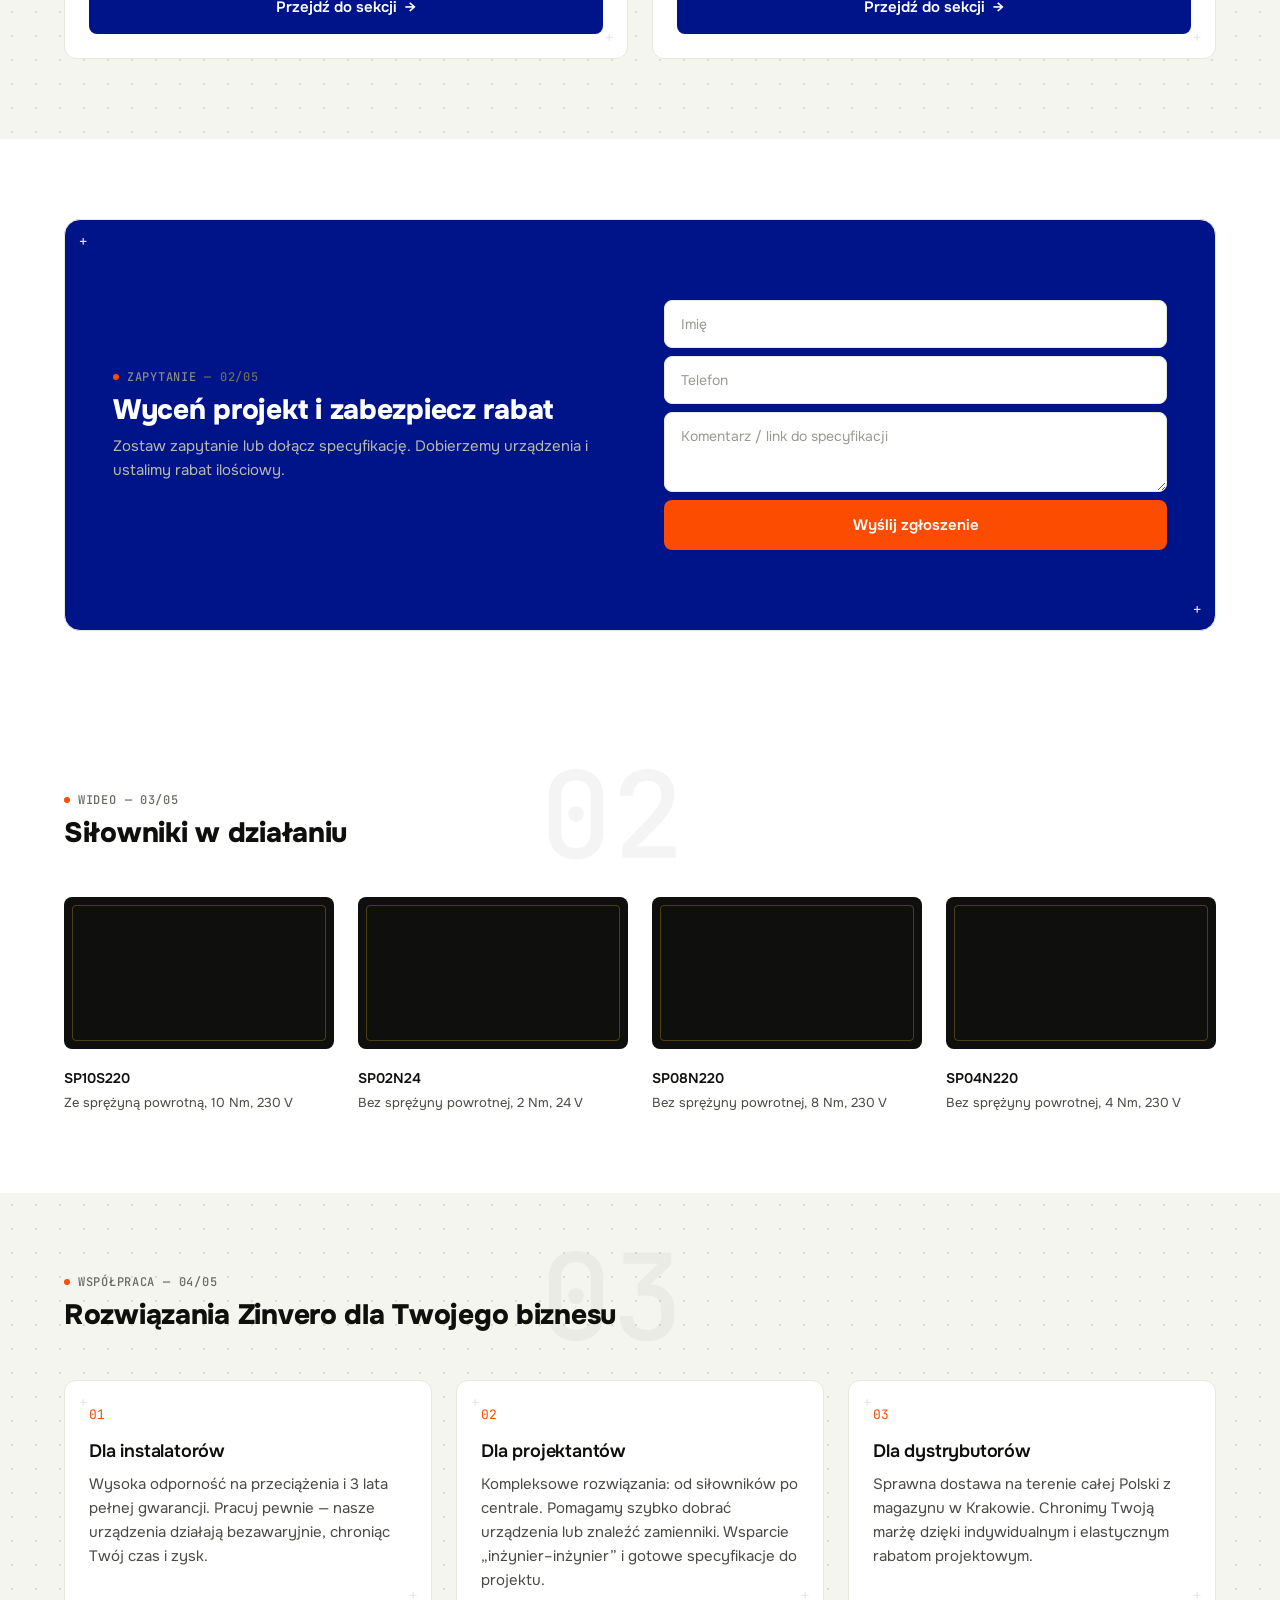
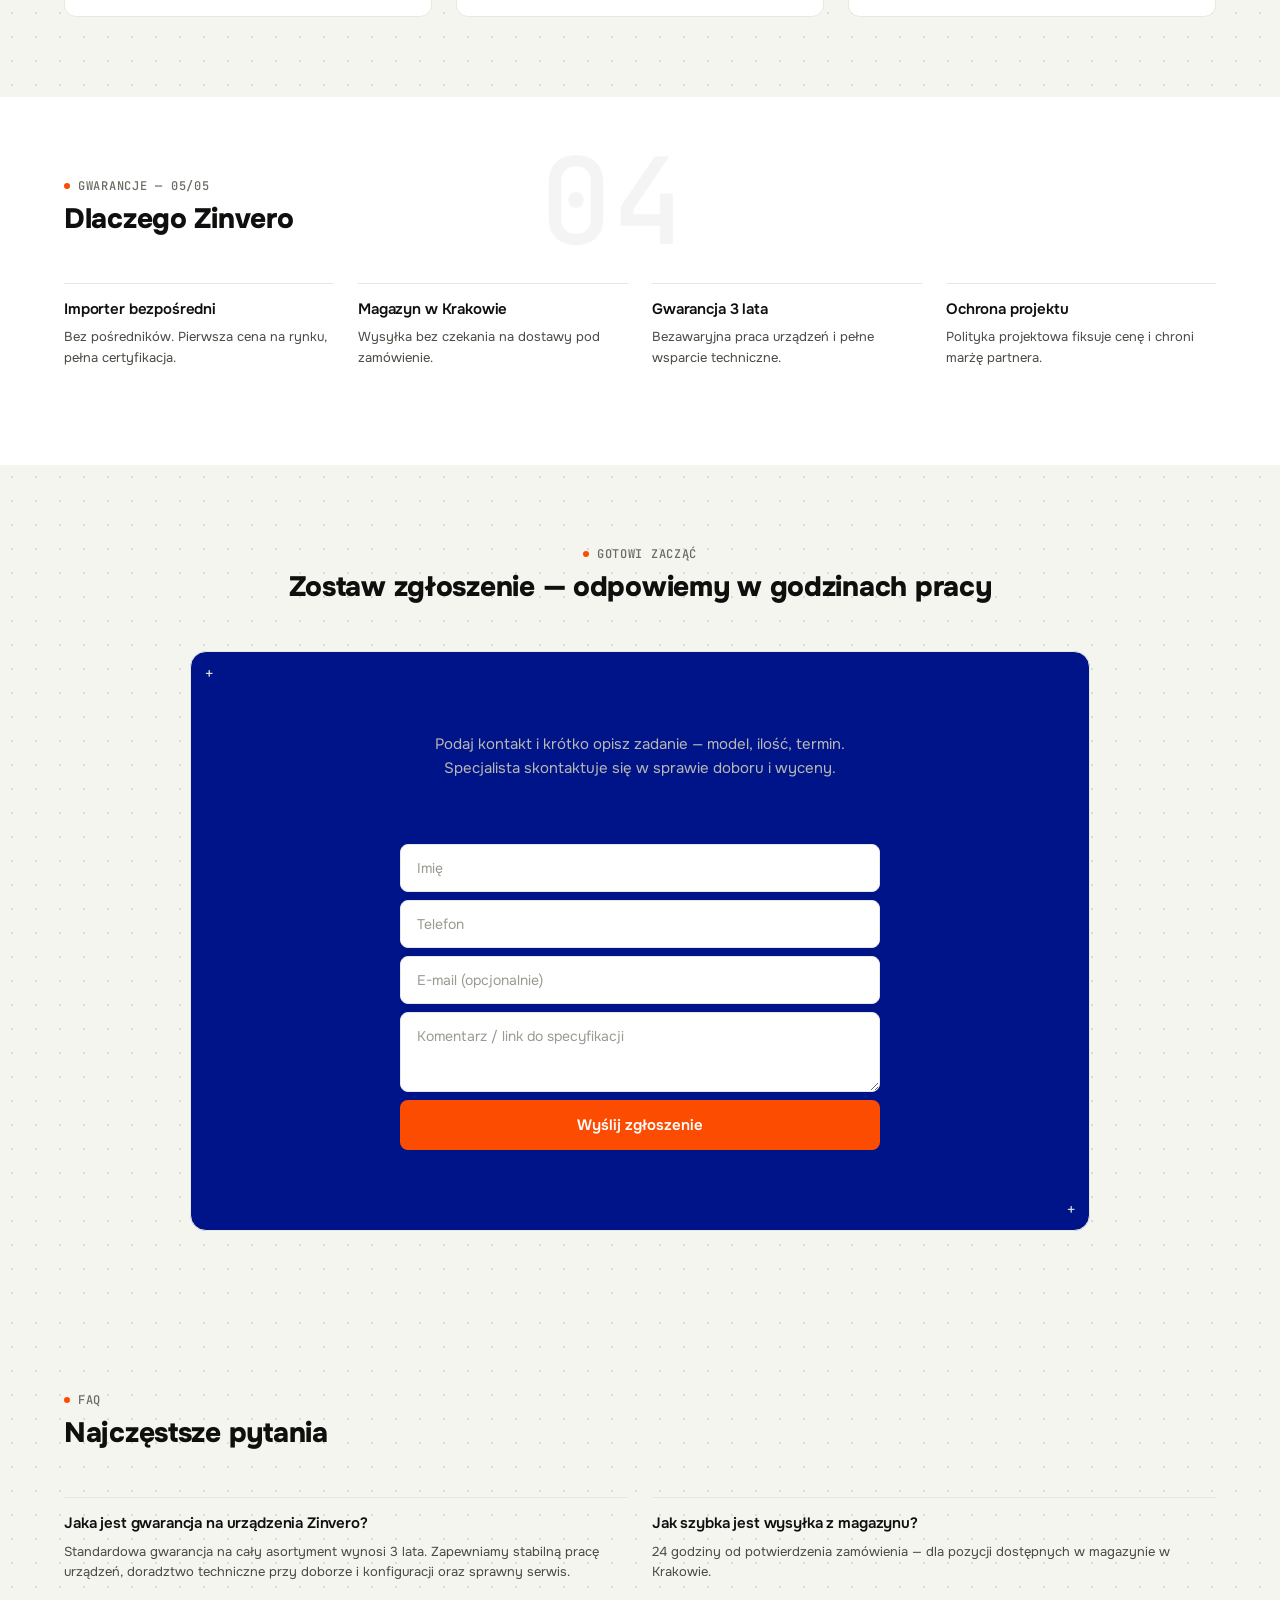
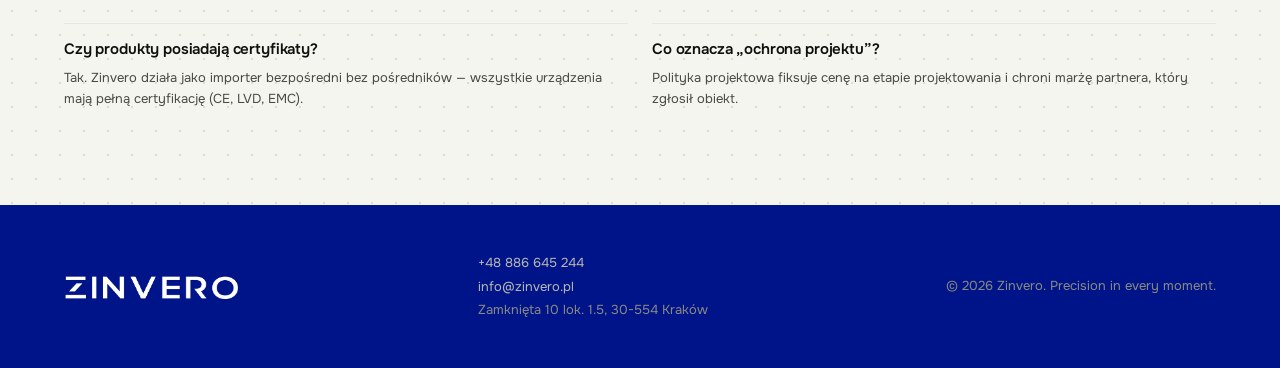
==== commit 5e5c05f2: "Dodaj przycisk 'Kup detalicznie na Allegro' (strona glowna + siłowniki + wentylacja) Co-Authored-By:" ====
--- a/index.html
+++ b/index.html
@@ -185,6 +185,13 @@
       <div class="eyebrow"><span class="dot"></span>Katalog <span class="section-counter">— 01/05</span></div>
       <h2>Kategorie produktów</h2>
     </div>
+    <div class="allegro-cta reveal">
+      <div class="allegro-txt">
+        <strong>Kupujesz detalicznie?</strong>
+        <span>Pojedyncze sztuki zamówisz od ręki na naszym Allegro — dla klientów detalicznych.</span>
+      </div>
+      <a href="https://allegro.pl/uzytkownik/ZINVERO" target="_blank" rel="noopener" class="btn btn-allegro">Kup detalicznie na Allegro <span class="arrow">→</span></a>
+    </div>
     <div class="cat-grid reveal-group">
       <a href="actuators.html" class="cat-card corner-marks">
         <div class="cat-tag">Modele SP/FS/CV/ILHV/PSW</div>
--- a/style.css
+++ b/style.css
@@ -295,6 +295,13 @@
     .hero-card{padding:var(--xl) var(--md);}
     .side-tag{display:none;}
     .ghost-num{display:none;}
+    /* Хедер на мобільному: менше бокових полів, компактніші лого і CTA, щоб кнопка не вилазила */
+    .container{padding:0 var(--md);}
+    .header-inner{gap:var(--sm); flex-wrap:nowrap;}
+    .logo{flex:0 0 auto; min-width:0;}
+    .logo img{height:20px;}
+    .header-cta{flex:0 0 auto;}
+    .header-cta .btn{padding:9px 15px; font-size:13px;}
   }
 
   /* ---------- Декоративний технічний шар ---------- */
@@ -615,3 +622,48 @@
   .mcta{display:flex; gap:8px; flex-wrap:wrap; margin-top:18px; padding-top:16px; border-top:1px solid var(--divider);}
   .mcta .btn{padding:11px 18px; font-size:14px;}
   @media (prefers-reduced-motion: reduce){ .dialog{animation:none;} }
+
+  /* Banner zgody na cookies */
+  .cookie-banner{
+    position:fixed; left:16px; right:16px; bottom:16px; z-index:2000;
+    max-width:920px; margin:0 auto;
+    background:var(--navy); color:var(--white);
+    border-radius:12px; padding:16px 20px;
+    display:flex; align-items:center; justify-content:space-between; gap:18px; flex-wrap:wrap;
+    box-shadow:0 10px 40px rgba(0,0,0,0.28);
+    animation:cookieUp 0.3s ease;
+  }
+  @keyframes cookieUp{ from{opacity:0; transform:translateY(12px);} to{opacity:1; transform:translateY(0);} }
+  .cookie-banner p{ margin:0; flex:1 1 300px; font-size:13px; line-height:1.55; color:var(--white); }
+  .cookie-actions{ display:flex; gap:10px; flex:0 0 auto; }
+  .cookie-btn{
+    font-family:'Onest', sans-serif; font-weight:600; font-size:14px;
+    padding:10px 20px; border-radius:8px; cursor:pointer;
+    transition:background-color 0.15s ease, border-color 0.15s ease, opacity 0.15s ease;
+  }
+  .cookie-accept{ background:var(--yellow); color:var(--white); border:1px solid var(--yellow); }
+  .cookie-accept:hover{ background:#ff6a2b; border-color:#ff6a2b; }
+  .cookie-reject{ background:transparent; color:var(--white); border:1px solid rgba(255,255,255,0.45); }
+  .cookie-reject:hover{ background:rgba(255,255,255,0.12); }
+  @media (max-width: 767px){
+    .cookie-banner{ left:10px; right:10px; bottom:10px; padding:14px 16px; gap:12px; }
+    .cookie-actions{ width:100%; }
+    .cookie-btn{ flex:1 1 auto; }
+  }
+  @media (prefers-reduced-motion: reduce){ .cookie-banner{animation:none;} }
+
+  /* Allegro CTA — sprzedaż detaliczna */
+  .allegro-cta{
+    display:flex; align-items:center; justify-content:space-between; gap:18px; flex-wrap:wrap;
+    margin-top:24px; padding:16px 20px;
+    background:var(--white); border:1px solid var(--divider); border-radius:var(--radius-md);
+  }
+  .allegro-txt{ display:flex; flex-direction:column; gap:2px; }
+  .allegro-txt strong{ font-size:15px; font-weight:600; color:var(--black); }
+  .allegro-txt span{ font-size:13px; color:var(--text-secondary); }
+  .btn-allegro{ background:#ff5a00; color:var(--white); border:1px solid #ff5a00; white-space:nowrap; }
+  .btn-allegro:hover{ background:#e85200; border-color:#e85200; }
+  @media (max-width: 767px){
+    .allegro-cta{ padding:14px 16px; gap:12px; }
+    .allegro-cta .btn-allegro{ width:100%; }
+  }
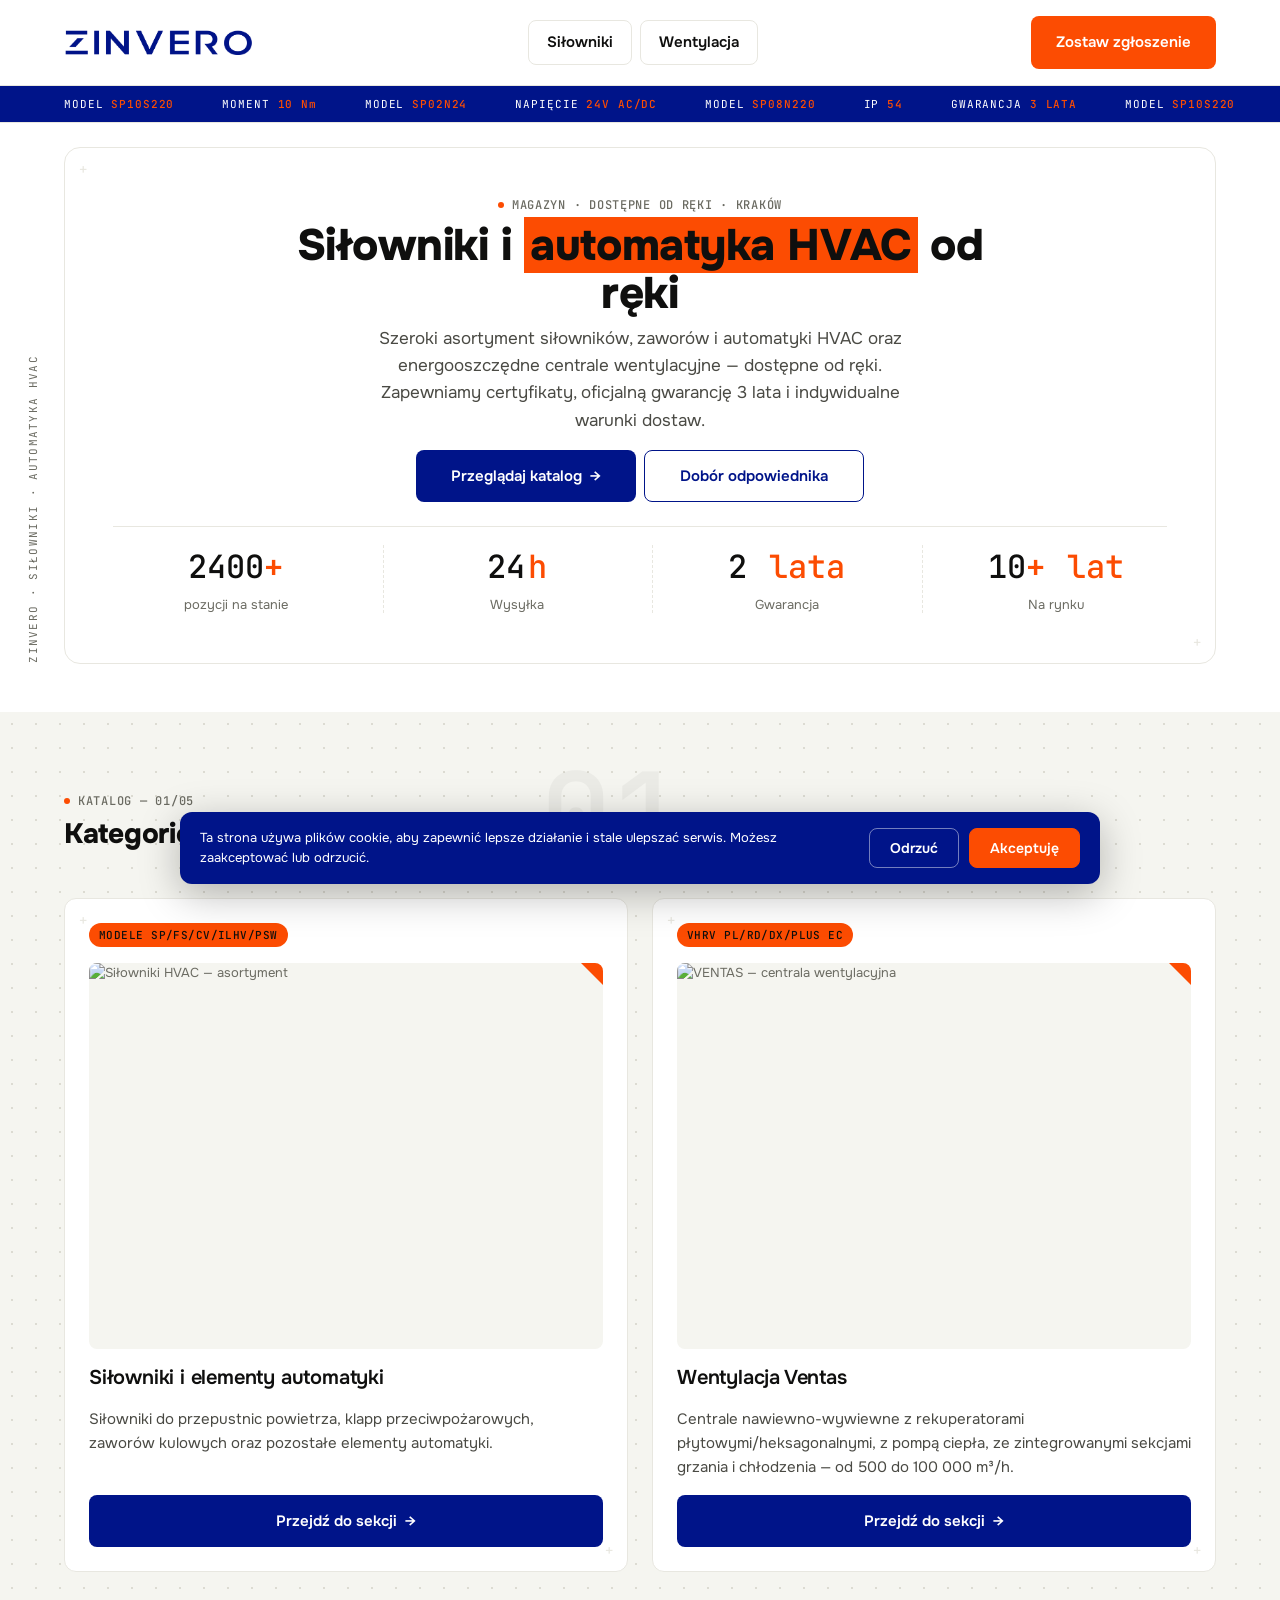
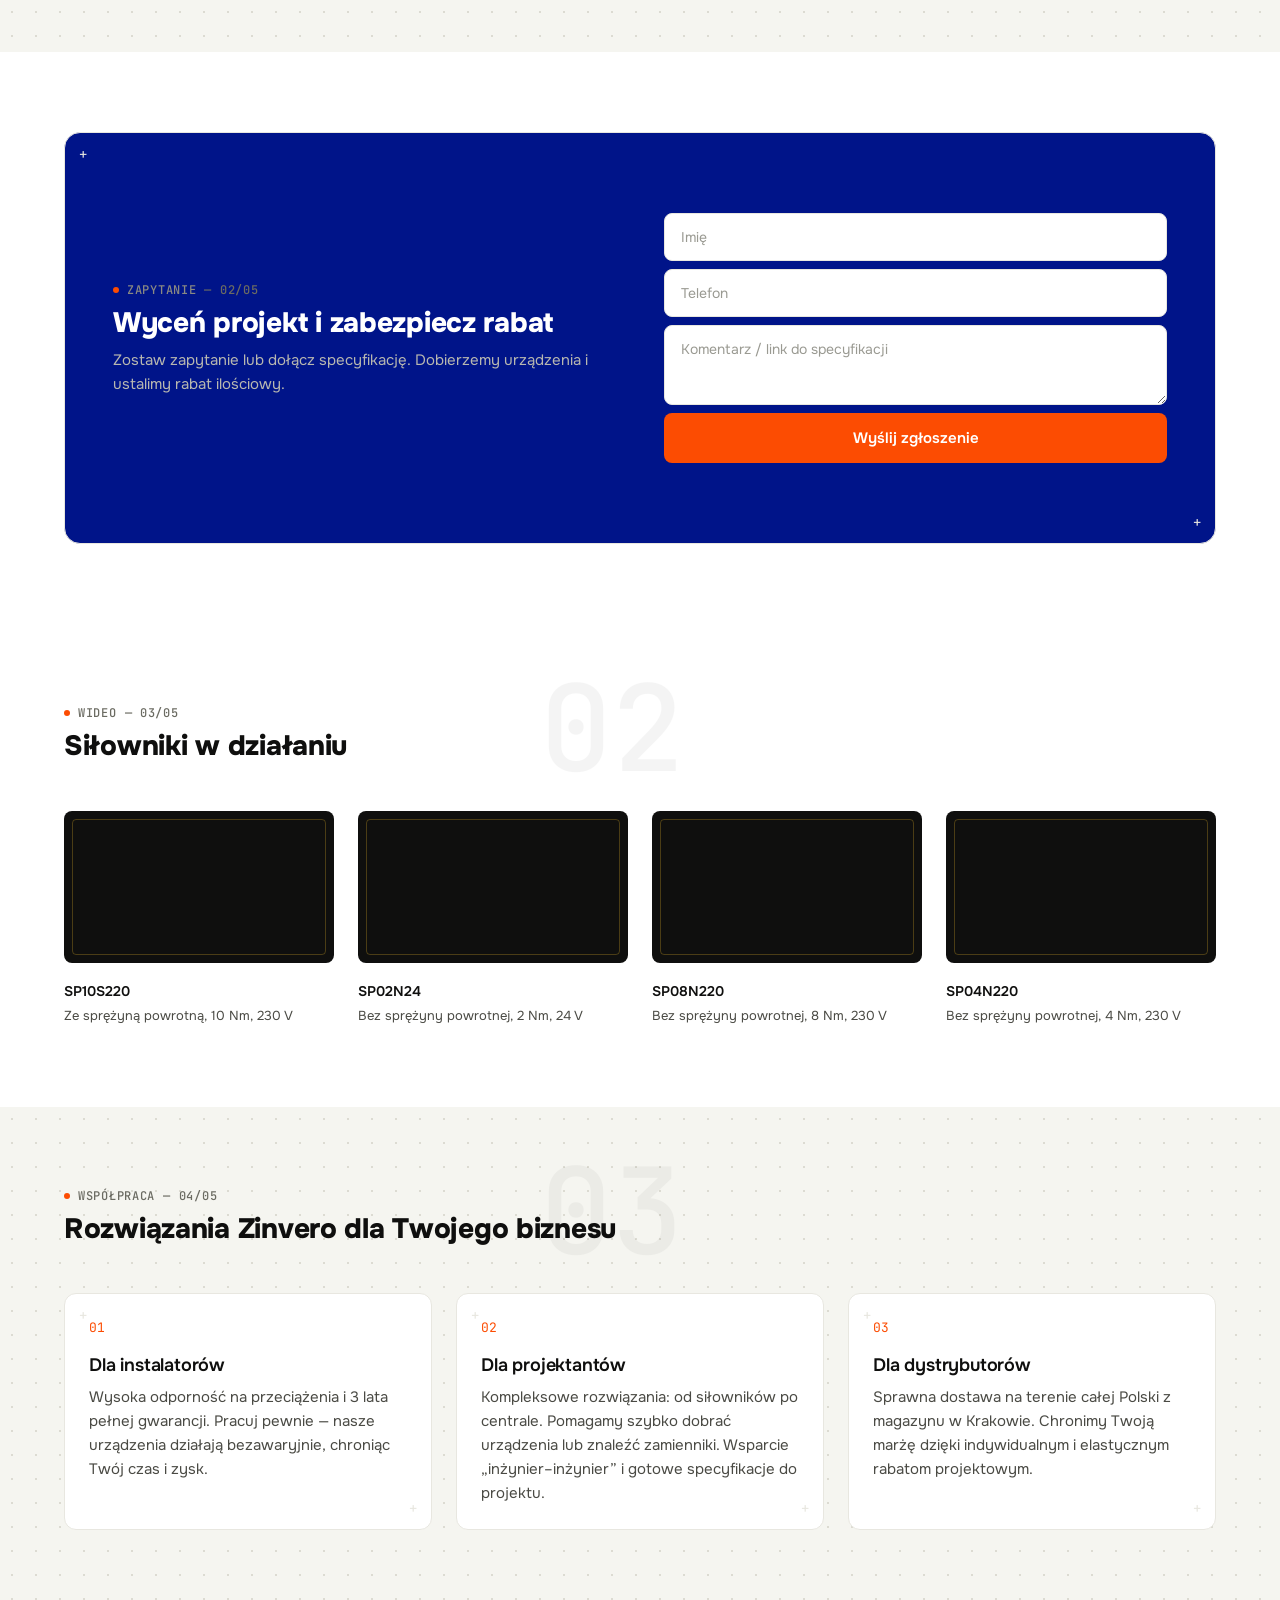
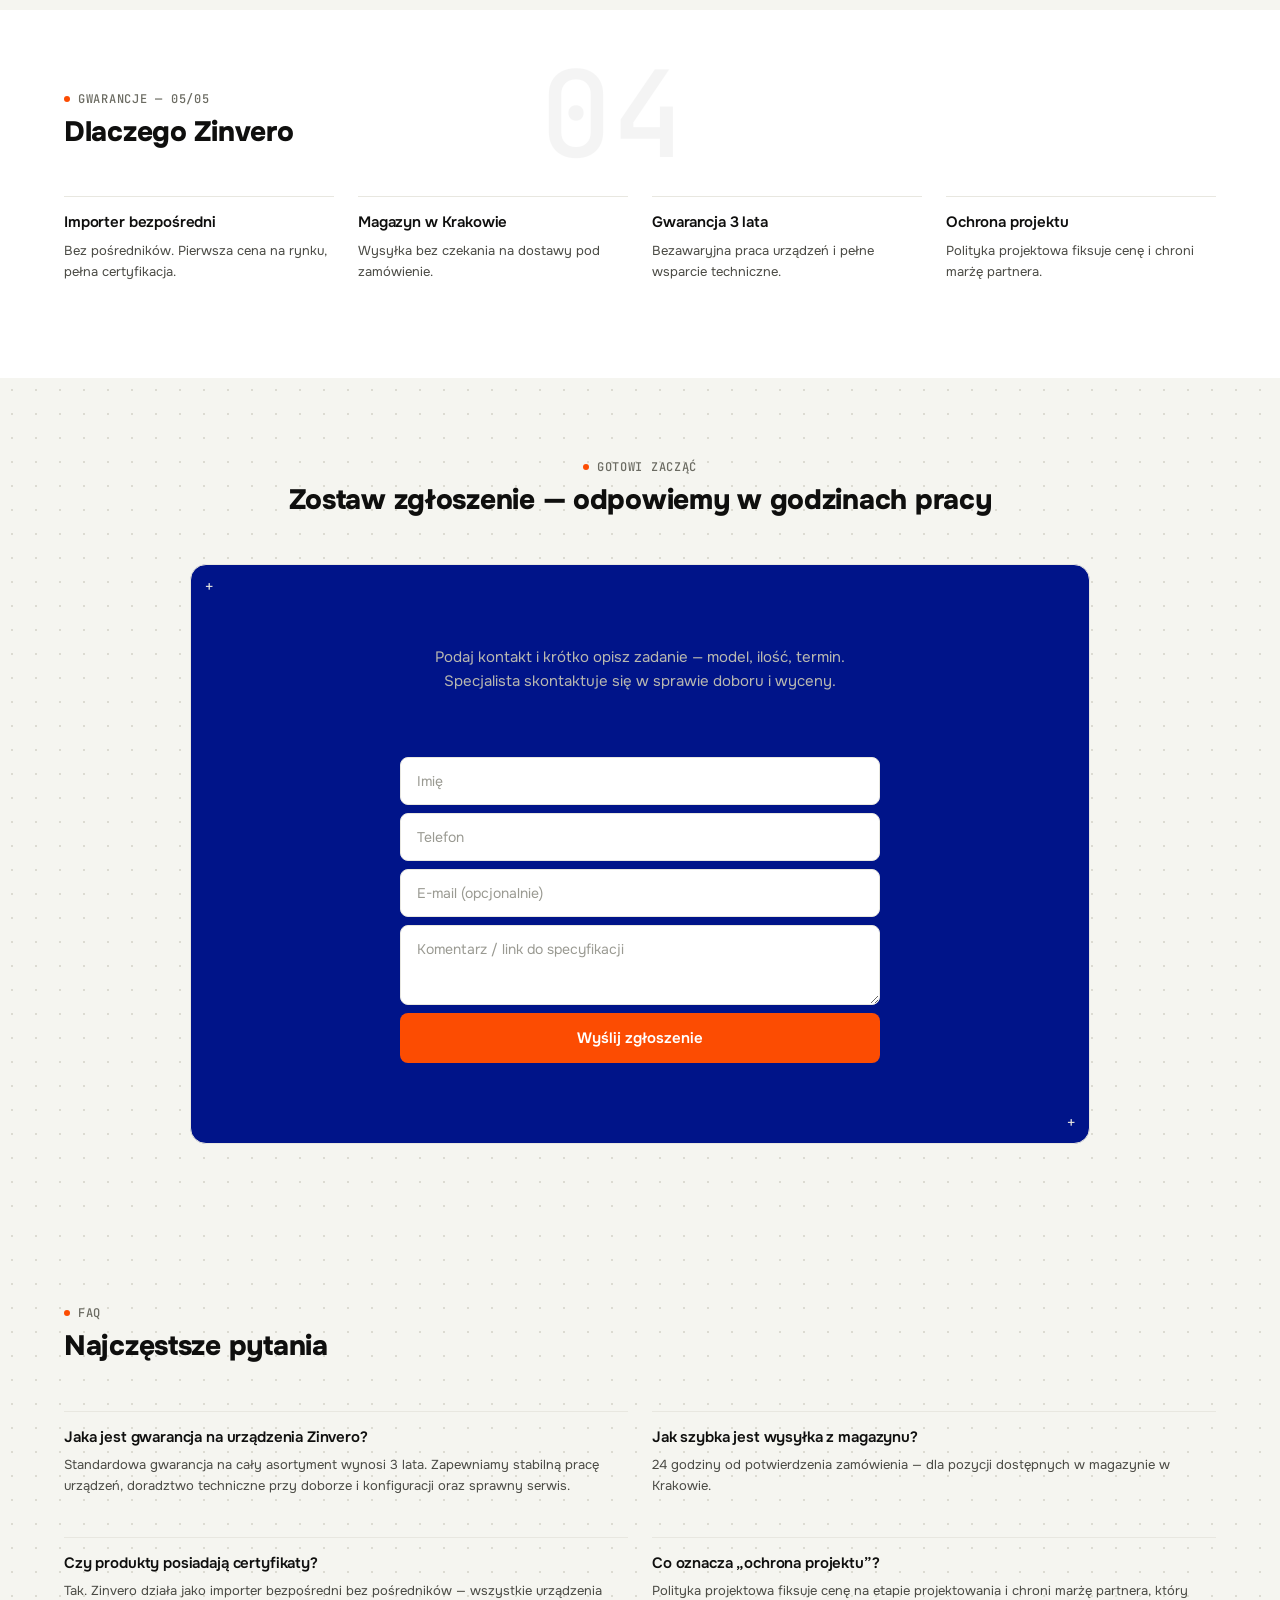
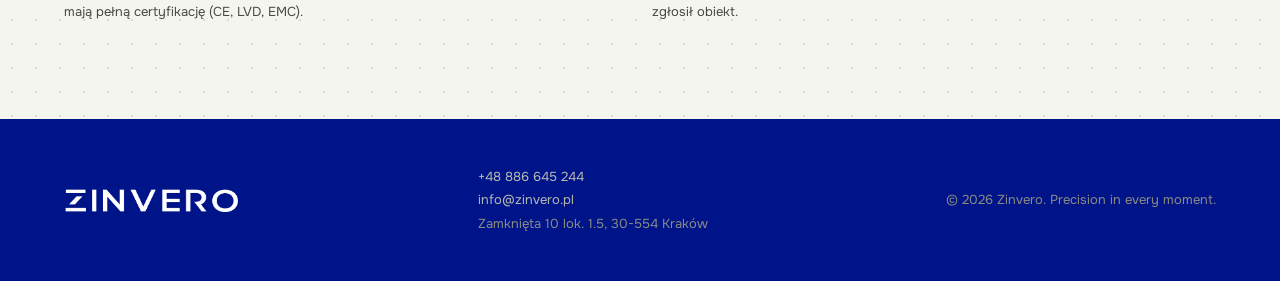
==== commit aaebb607: "Allegro CTA tylko na stronie siłowników (usun z glownej i wentylacji) Co-Authored-By: Claude Opus 4." ====
--- a/index.html
+++ b/index.html
@@ -185,13 +185,6 @@
       <div class="eyebrow"><span class="dot"></span>Katalog <span class="section-counter">— 01/05</span></div>
       <h2>Kategorie produktów</h2>
     </div>
-    <div class="allegro-cta reveal">
-      <div class="allegro-txt">
-        <strong>Kupujesz detalicznie?</strong>
-        <span>Pojedyncze sztuki zamówisz od ręki na naszym Allegro — dla klientów detalicznych.</span>
-      </div>
-      <a href="https://allegro.pl/uzytkownik/ZINVERO" target="_blank" rel="noopener" class="btn btn-allegro">Kup detalicznie na Allegro <span class="arrow">→</span></a>
-    </div>
     <div class="cat-grid reveal-group">
       <a href="actuators.html" class="cat-card corner-marks">
         <div class="cat-tag">Modele SP/FS/CV/ILHV/PSW</div>
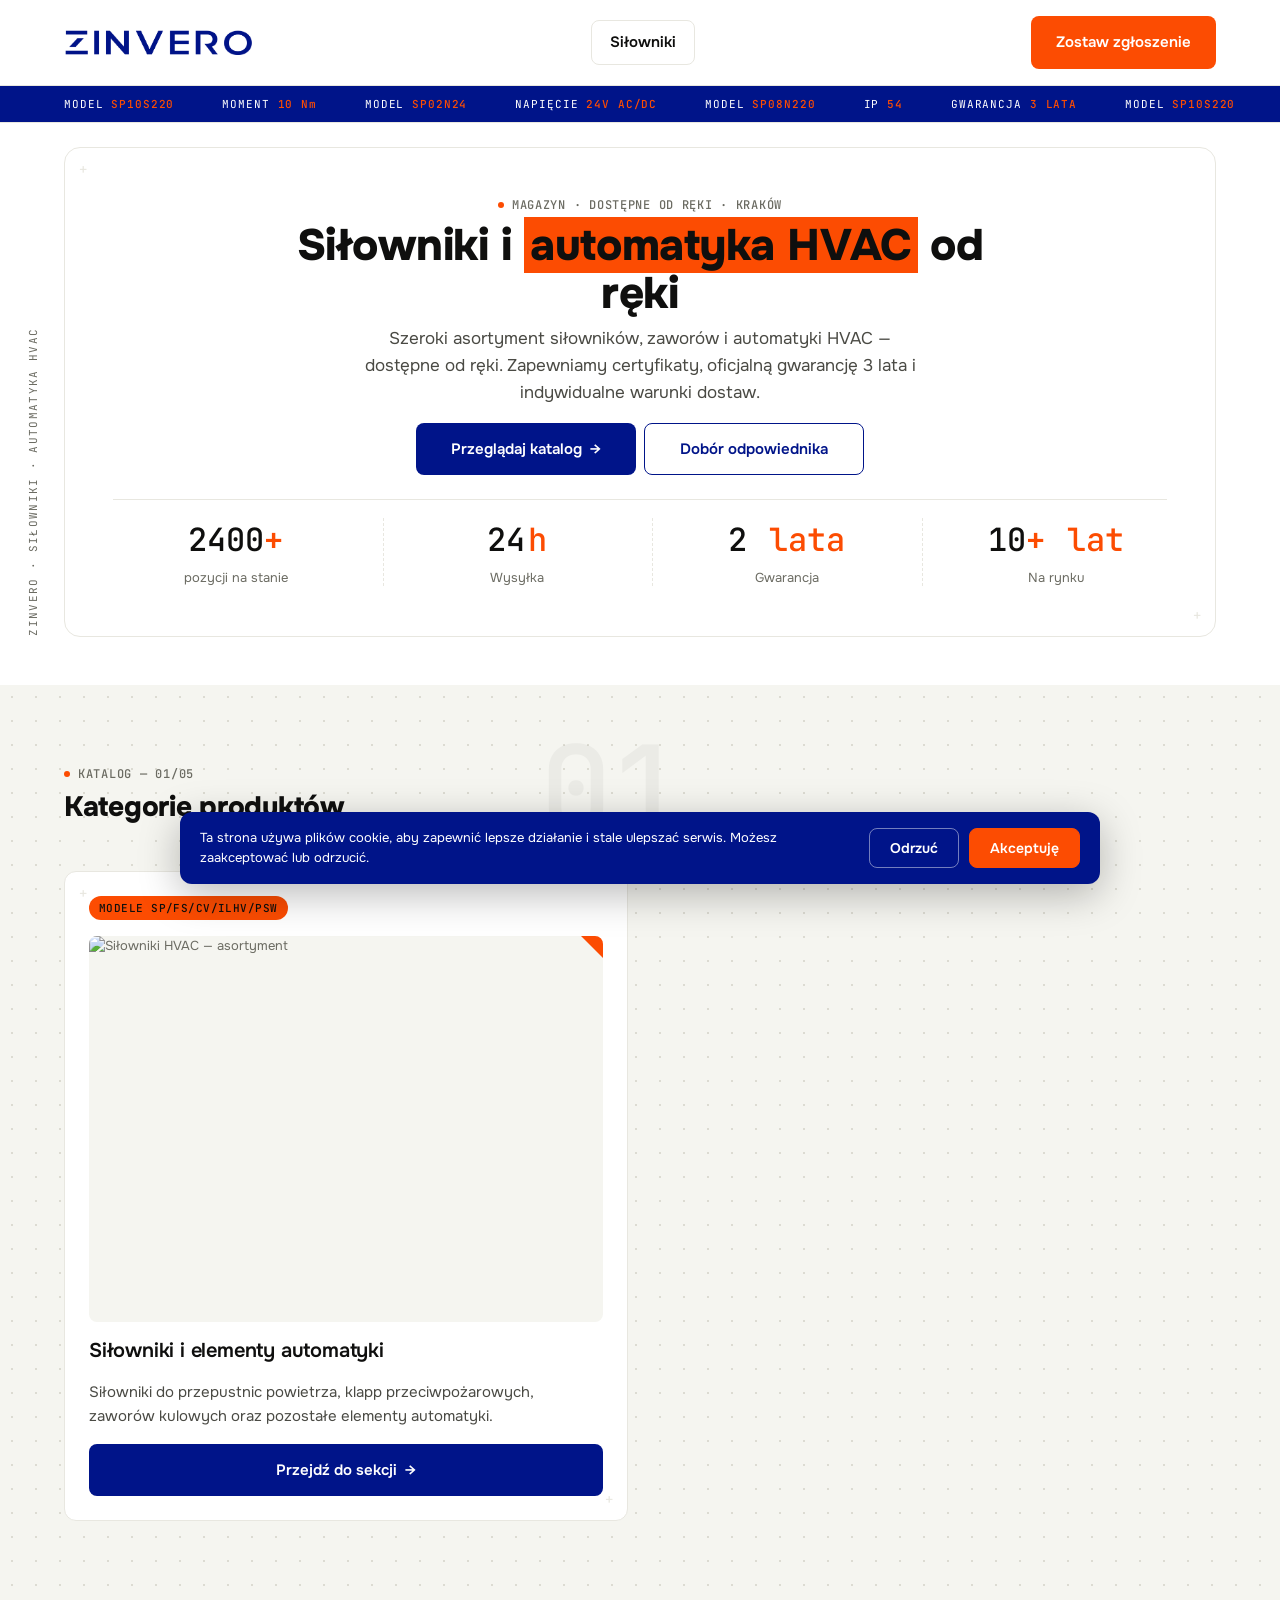
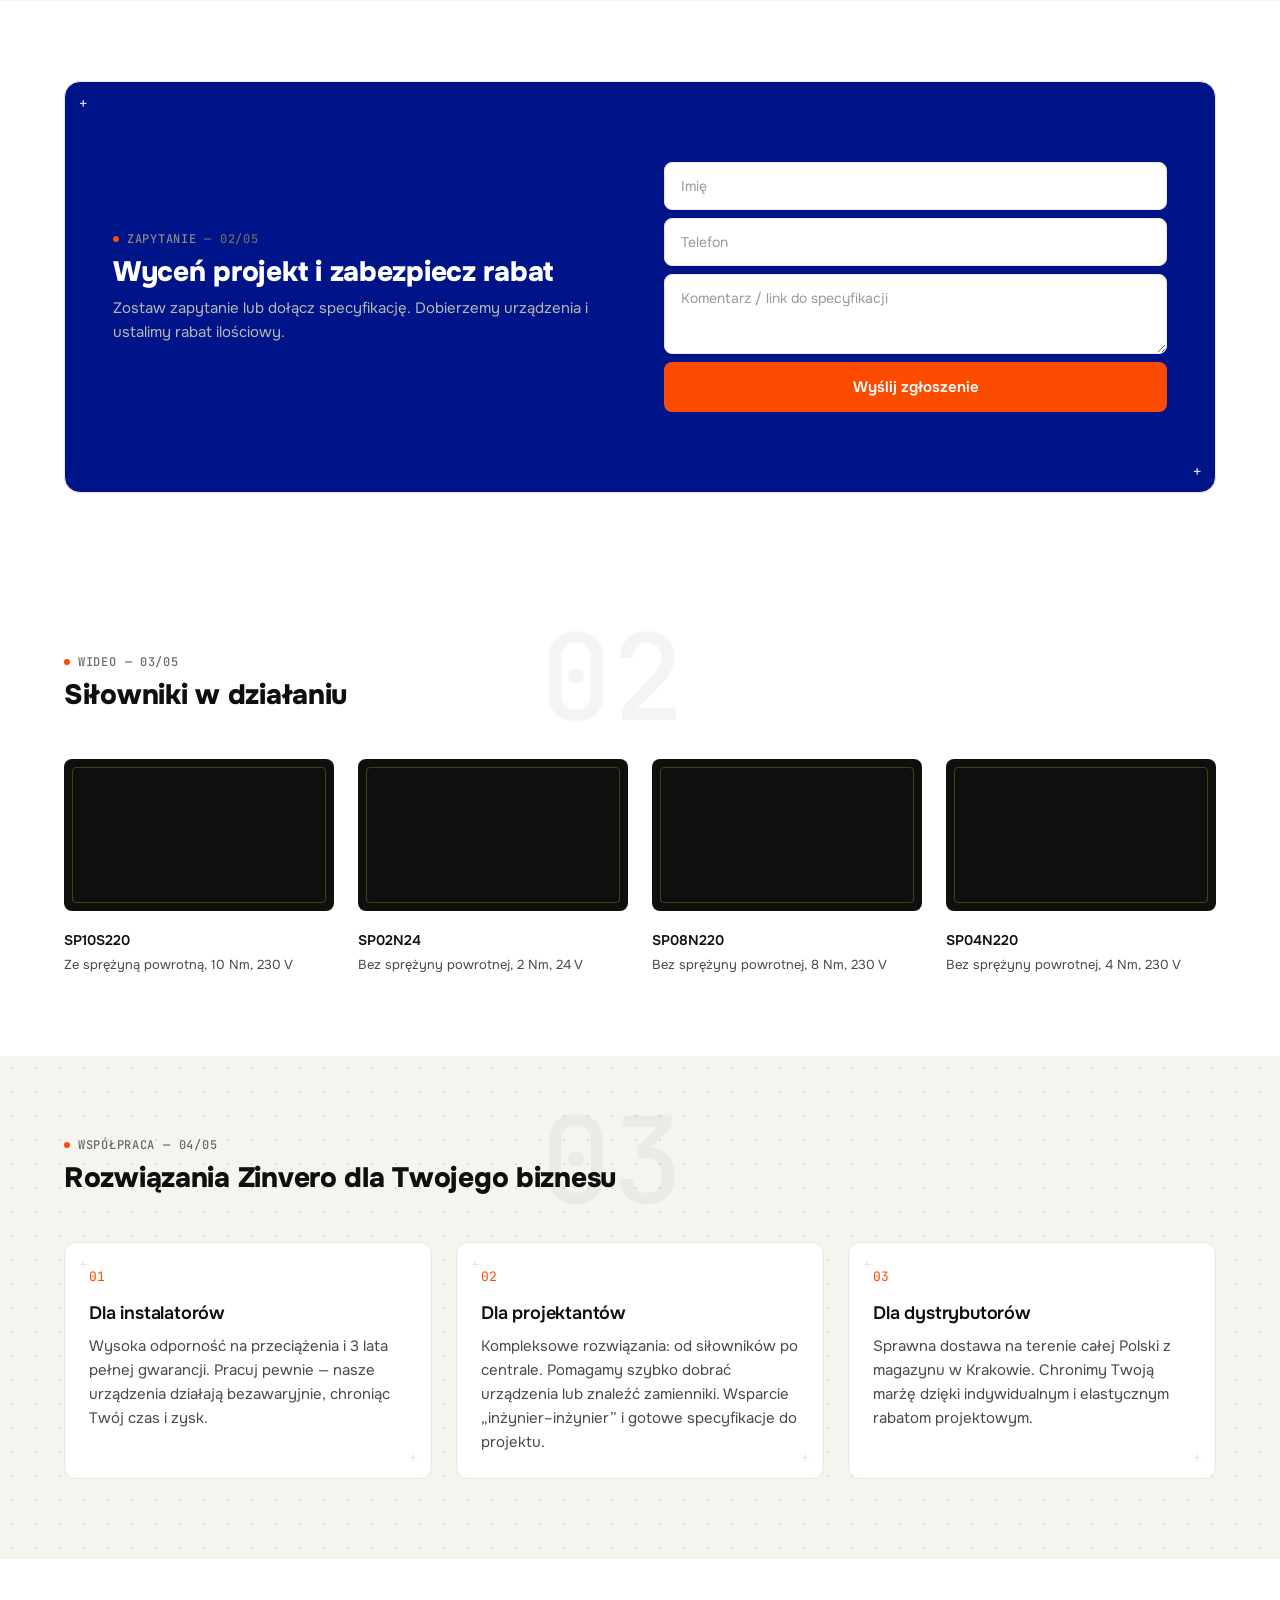
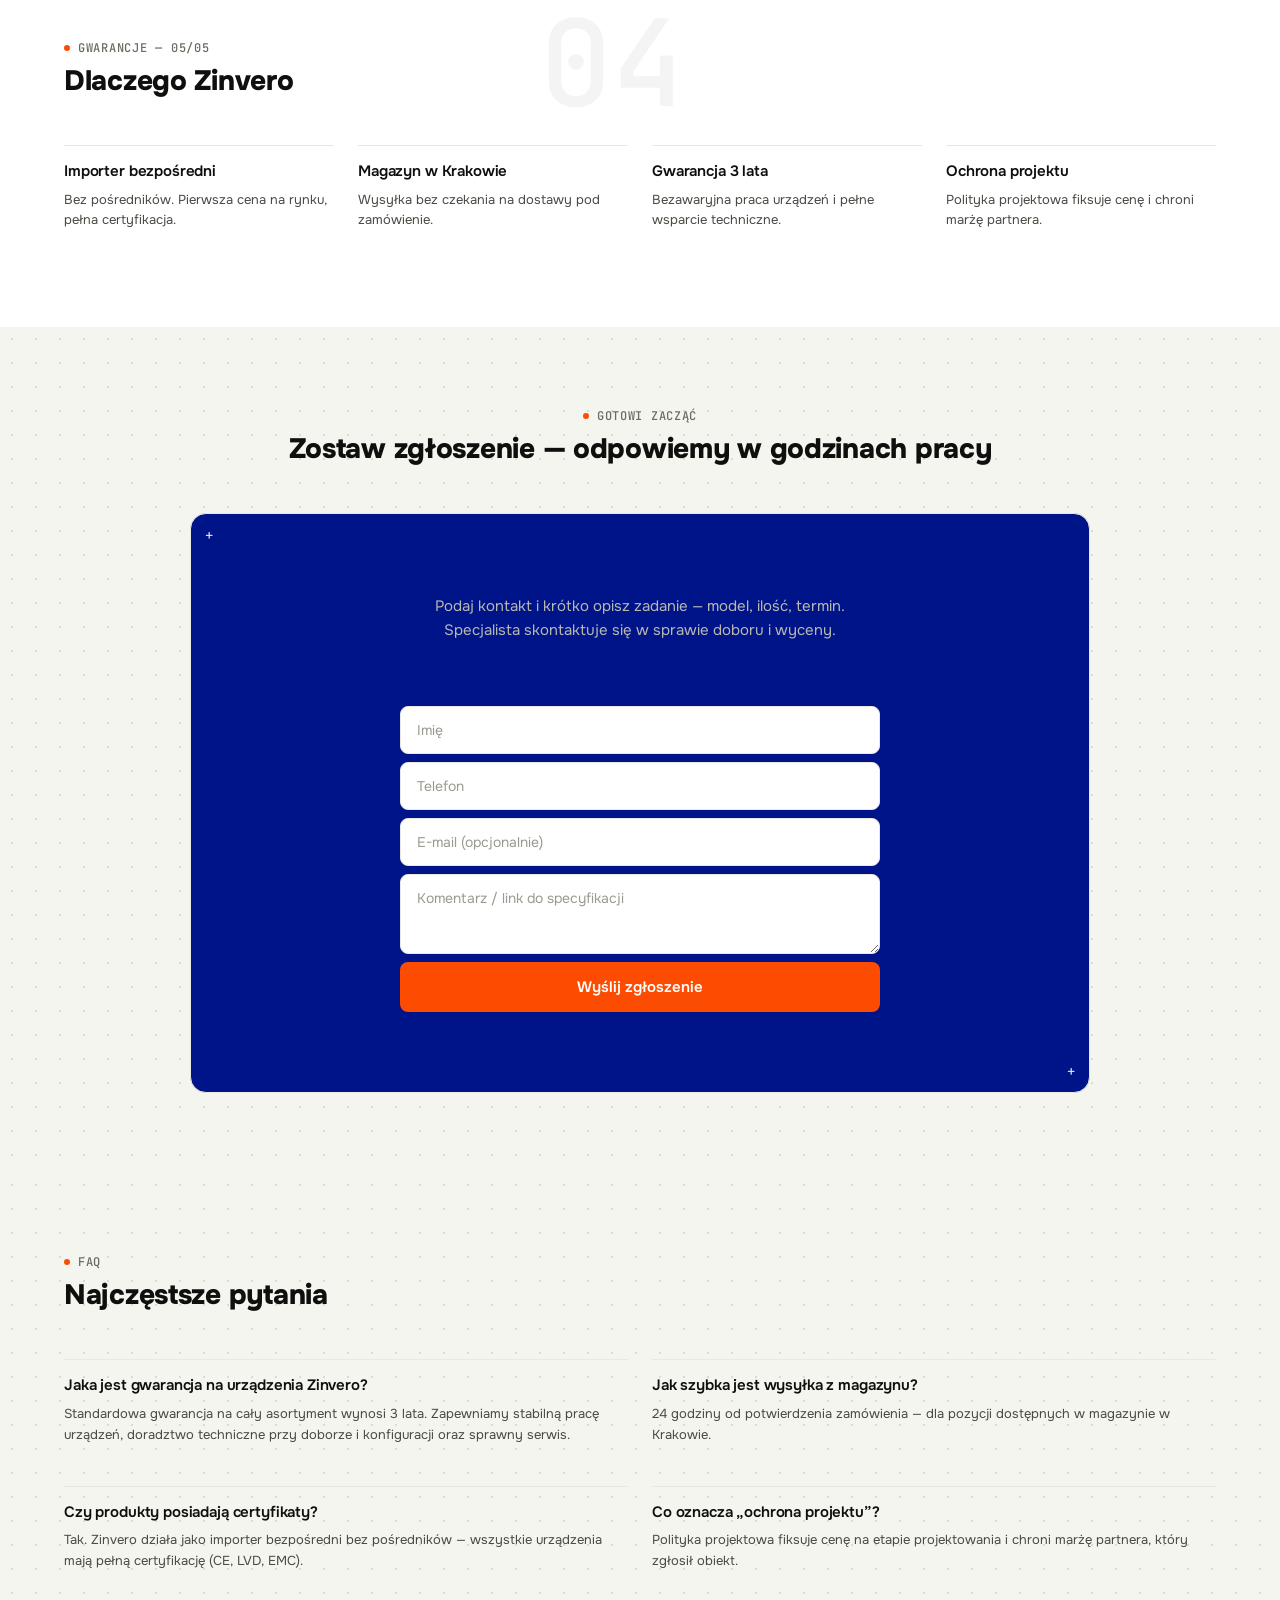
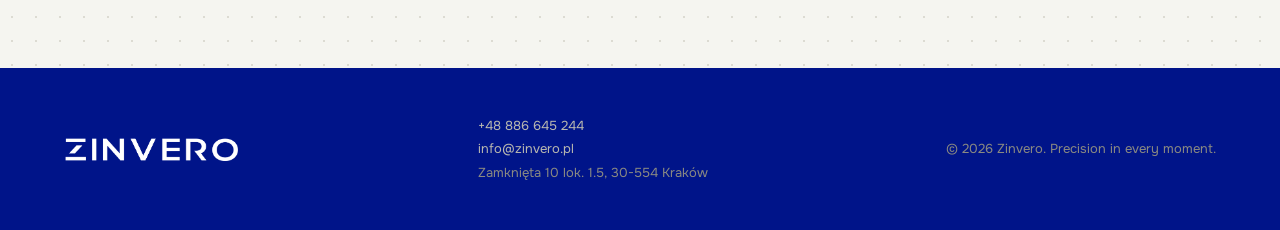
==== commit 128e90d7: "Ukryj wentylację (Ventas): usun strone pvu.html, nav i przyciski (archiwum w historii git) Co-Author" ====
--- a/index.html
+++ b/index.html
@@ -5,14 +5,14 @@
 <meta name="viewport" content="width=device-width, initial-scale=1.0">
 <meta name="google-site-verification" content="oRkSlXCotxDqVe3I5em0zE_cJWNfTW6Z54jvUCerrRo" />
 <title>Zinvero — siłowniki i automatyka HVAC | Dostawa 24h z Krakowa</title>
-<meta name="description" content="Importer bezpośredni siłowników, zaworów i automatyki HVAC oraz wentylacji VENTAS. Dostępność od ręki, wysyłka 24h z Krakowa, gwarancja 3 lata.">
+<meta name="description" content="Importer bezpośredni siłowników, zaworów i automatyki HVAC. Dostępność od ręki, wysyłka 24h z Krakowa, gwarancja 3 lata.">
 <link rel="canonical" href="https://zinvero-hvac.vercel.app/">
 
 <!-- Open Graph -->
 <meta property="og:type" content="website">
 <meta property="og:site_name" content="Zinvero">
 <meta property="og:title" content="Zinvero — siłowniki i automatyka HVAC">
-<meta property="og:description" content="Importer bezpośredni siłowników, zaworów i automatyki HVAC oraz wentylacji VENTAS. Dostępność od ręki, wysyłka 24h z Krakowa, gwarancja 3 lata.">
+<meta property="og:description" content="Importer bezpośredni siłowników, zaworów i automatyki HVAC. Dostępność od ręki, wysyłka 24h z Krakowa, gwarancja 3 lata.">
 <meta property="og:url" content="https://zinvero-hvac.vercel.app/">
 <meta property="og:locale" content="pl_PL">
 <meta property="og:image" content="https://zinvero-hvac.vercel.app/og-image.jpg">
@@ -20,7 +20,7 @@
 <!-- Twitter Card -->
 <meta name="twitter:card" content="summary_large_image">
 <meta name="twitter:title" content="Zinvero — siłowniki i automatyka HVAC">
-<meta name="twitter:description" content="Importer bezpośredni siłowników, zaworów i automatyki HVAC oraz wentylacji w Polsce.">
+<meta name="twitter:description" content="Importer bezpośredni siłowników, zaworów i automatyki HVAC w Polsce.">
 <meta name="twitter:image" content="https://zinvero-hvac.vercel.app/og-image.jpg">
 
 <link rel="preconnect" href="https://fonts.googleapis.com">
@@ -38,7 +38,7 @@
   "@type": "Organization",
   "name": "Zinvero",
   "url": "https://zinvero-hvac.vercel.app",
-  "description": "Importer bezpośredni siłowników, zaworów i automatyki HVAC oraz wentylacji w Polsce.",
+  "description": "Importer bezpośredni siłowników, zaworów i automatyki HVAC w Polsce.",
   "areaServed": "PL",
   "slogan": "Precision in every moment"
 }
@@ -115,7 +115,6 @@
     <nav>
       <ul>
         <li><a href="actuators.html">Siłowniki</a></li>
-        <li><a href="pvu.html">Wentylacja</a></li>
       </ul>
     </nav>
     <div class="header-cta">
@@ -150,7 +149,7 @@
       <div class="eyebrow"><span class="dot"></span>Magazyn · dostępne od ręki · Kraków</div>
       <div class="hero-content">
         <h1>Siłowniki i <span class="marker">automatyka HVAC</span> od ręki</h1>
-        <p class="lead">Szeroki asortyment siłowników, zaworów i automatyki HVAC oraz energooszczędne centrale wentylacyjne — dostępne od ręki. Zapewniamy certyfikaty, oficjalną gwarancję 3 lata i indywidualne warunki dostaw.</p>
+        <p class="lead">Szeroki asortyment siłowników, zaworów i automatyki HVAC — dostępne od ręki. Zapewniamy certyfikaty, oficjalną gwarancję 3 lata i indywidualne warunki dostaw.</p>
         <div class="hero-actions">
           <a href="#categories" class="btn btn-dark">Przeglądaj katalog <span class="arrow">→</span></a>
           <a href="#contact" class="btn btn-outline">Dobór odpowiednika</a>
@@ -193,13 +192,6 @@
         <p>Siłowniki do przepustnic powietrza, klapp przeciwpożarowych, zaworów kulowych oraz pozostałe elementy automatyki.</p>
         <span class="btn btn-dark btn-block">Przejdź do sekcji <span class="arrow">→</span></span>
       </a>
-      <a href="pvu.html" class="cat-card corner-marks">
-        <div class="cat-tag">VHRV PL/RD/DX/PLUS EC</div>
-        <div class="cat-media"><img src="images/ventas-exhibition-unit.jpg" alt="VENTAS — centrala wentylacyjna" loading="lazy"></div>
-        <h3>Wentylacja Ventas</h3>
-        <p>Centrale nawiewno-wywiewne z rekuperatorami płytowymi/heksagonalnymi, z pompą ciepła, ze zintegrowanymi sekcjami grzania i chłodzenia — od 500 do 100 000 m³/h.</p>
-        <span class="btn btn-dark btn-block">Przejdź do sekcji <span class="arrow">→</span></span>
-      </a>
     </div>
   </div>
 </section>
--- a/style.css
+++ b/style.css
@@ -661,8 +661,9 @@
   .allegro-txt{ display:flex; flex-direction:column; gap:2px; }
   .allegro-txt strong{ font-size:15px; font-weight:600; color:var(--black); }
   .allegro-txt span{ font-size:13px; color:var(--text-secondary); }
-  .btn-allegro{ background:#ff5a00; color:var(--white); border:1px solid #ff5a00; white-space:nowrap; }
-  .btn-allegro:hover{ background:#e85200; border-color:#e85200; }
+  .btn-allegro{ background:var(--white); color:var(--black); border:1px solid #ff5a00; white-space:nowrap; gap:9px; }
+  .btn-allegro:hover{ background:#fff5ef; border-color:#e85200; }
+  .allegro-logo{ height:17px; width:auto; display:block; }
   @media (max-width: 767px){
     .allegro-cta{ padding:14px 16px; gap:12px; }
     .allegro-cta .btn-allegro{ width:100%; }
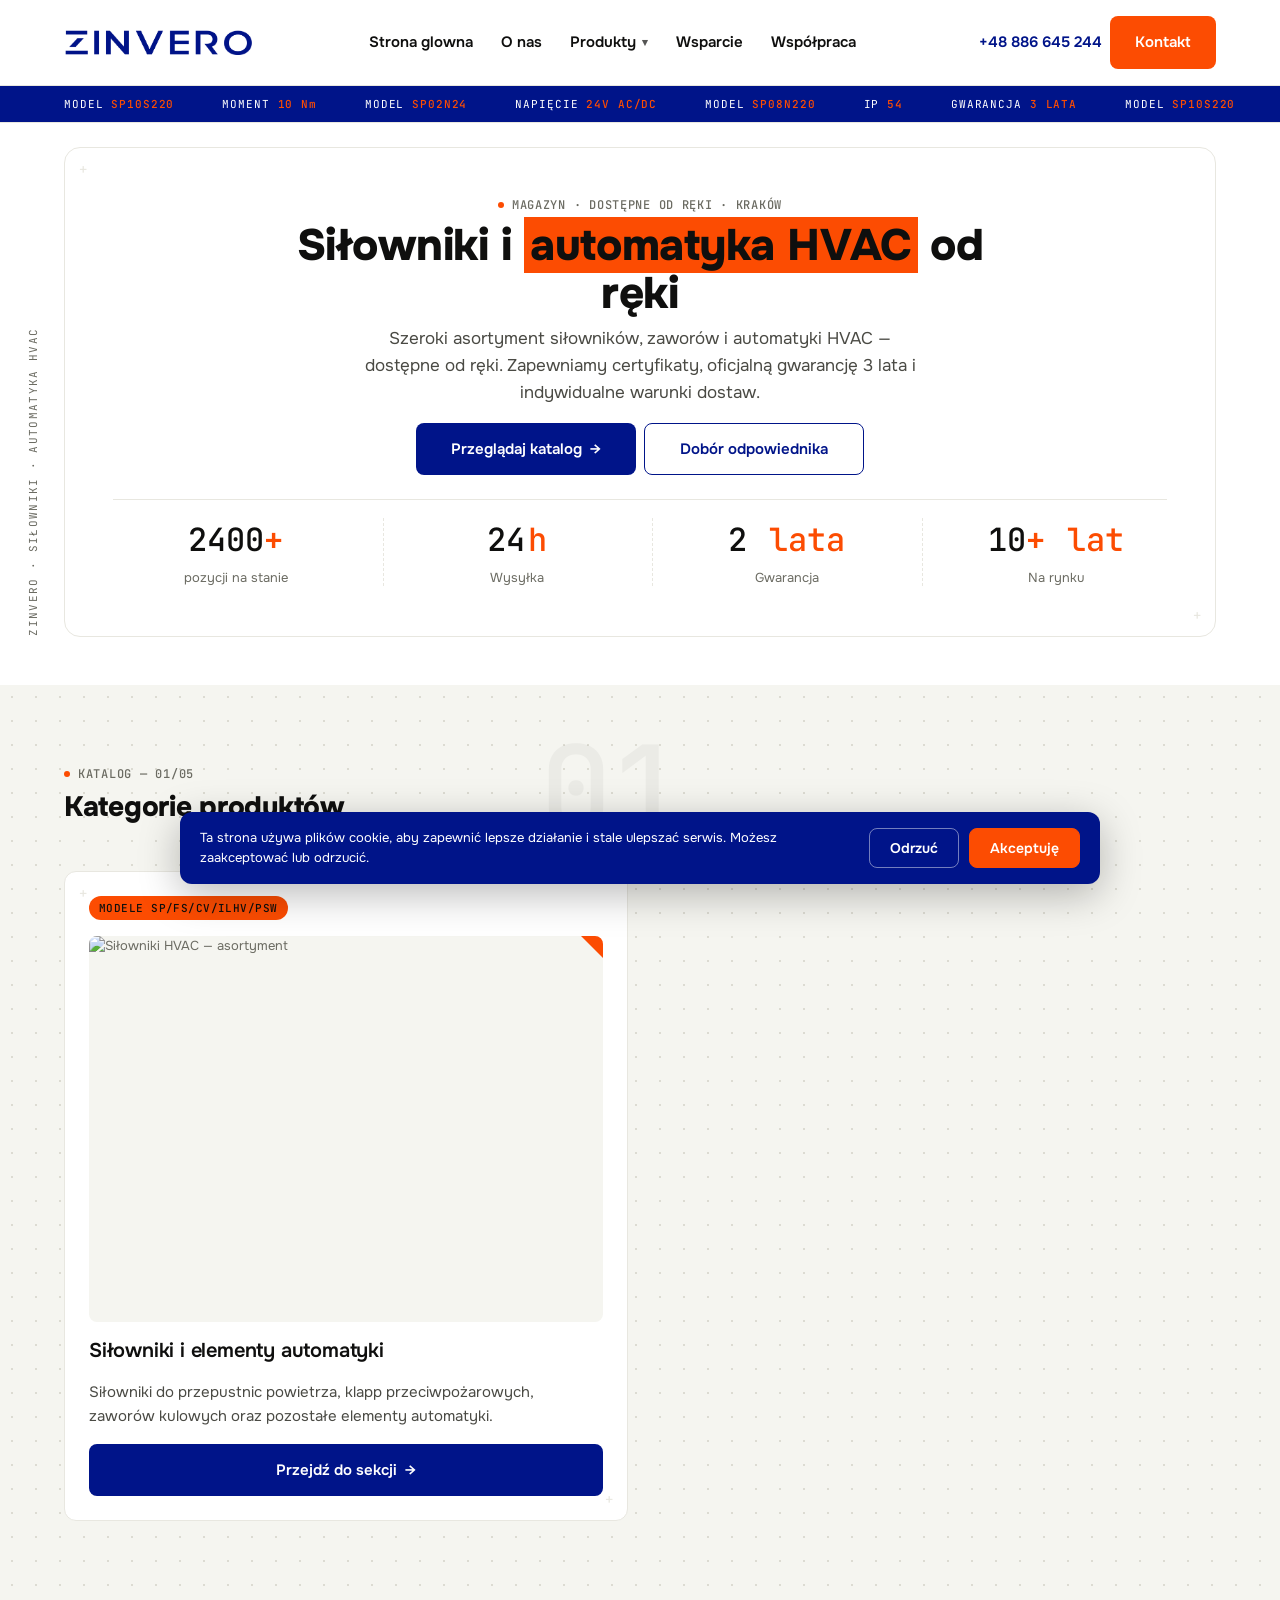
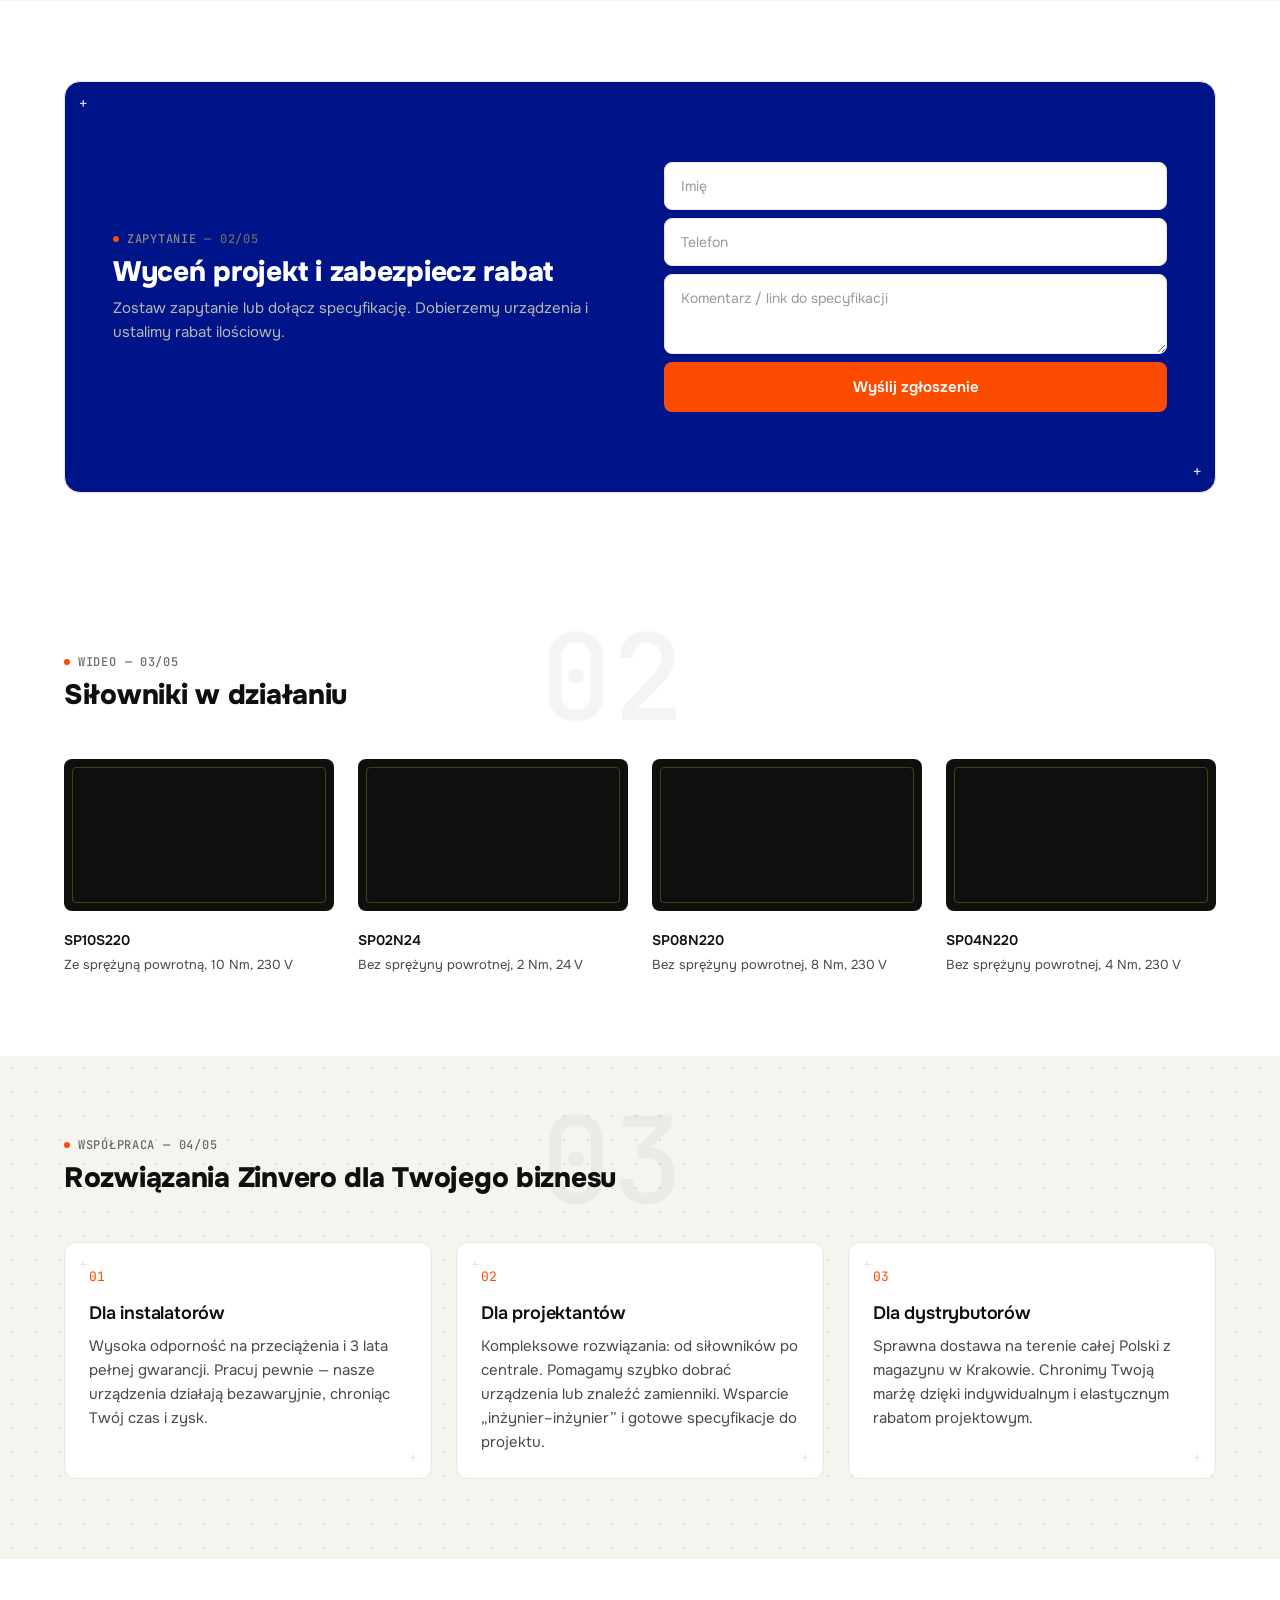
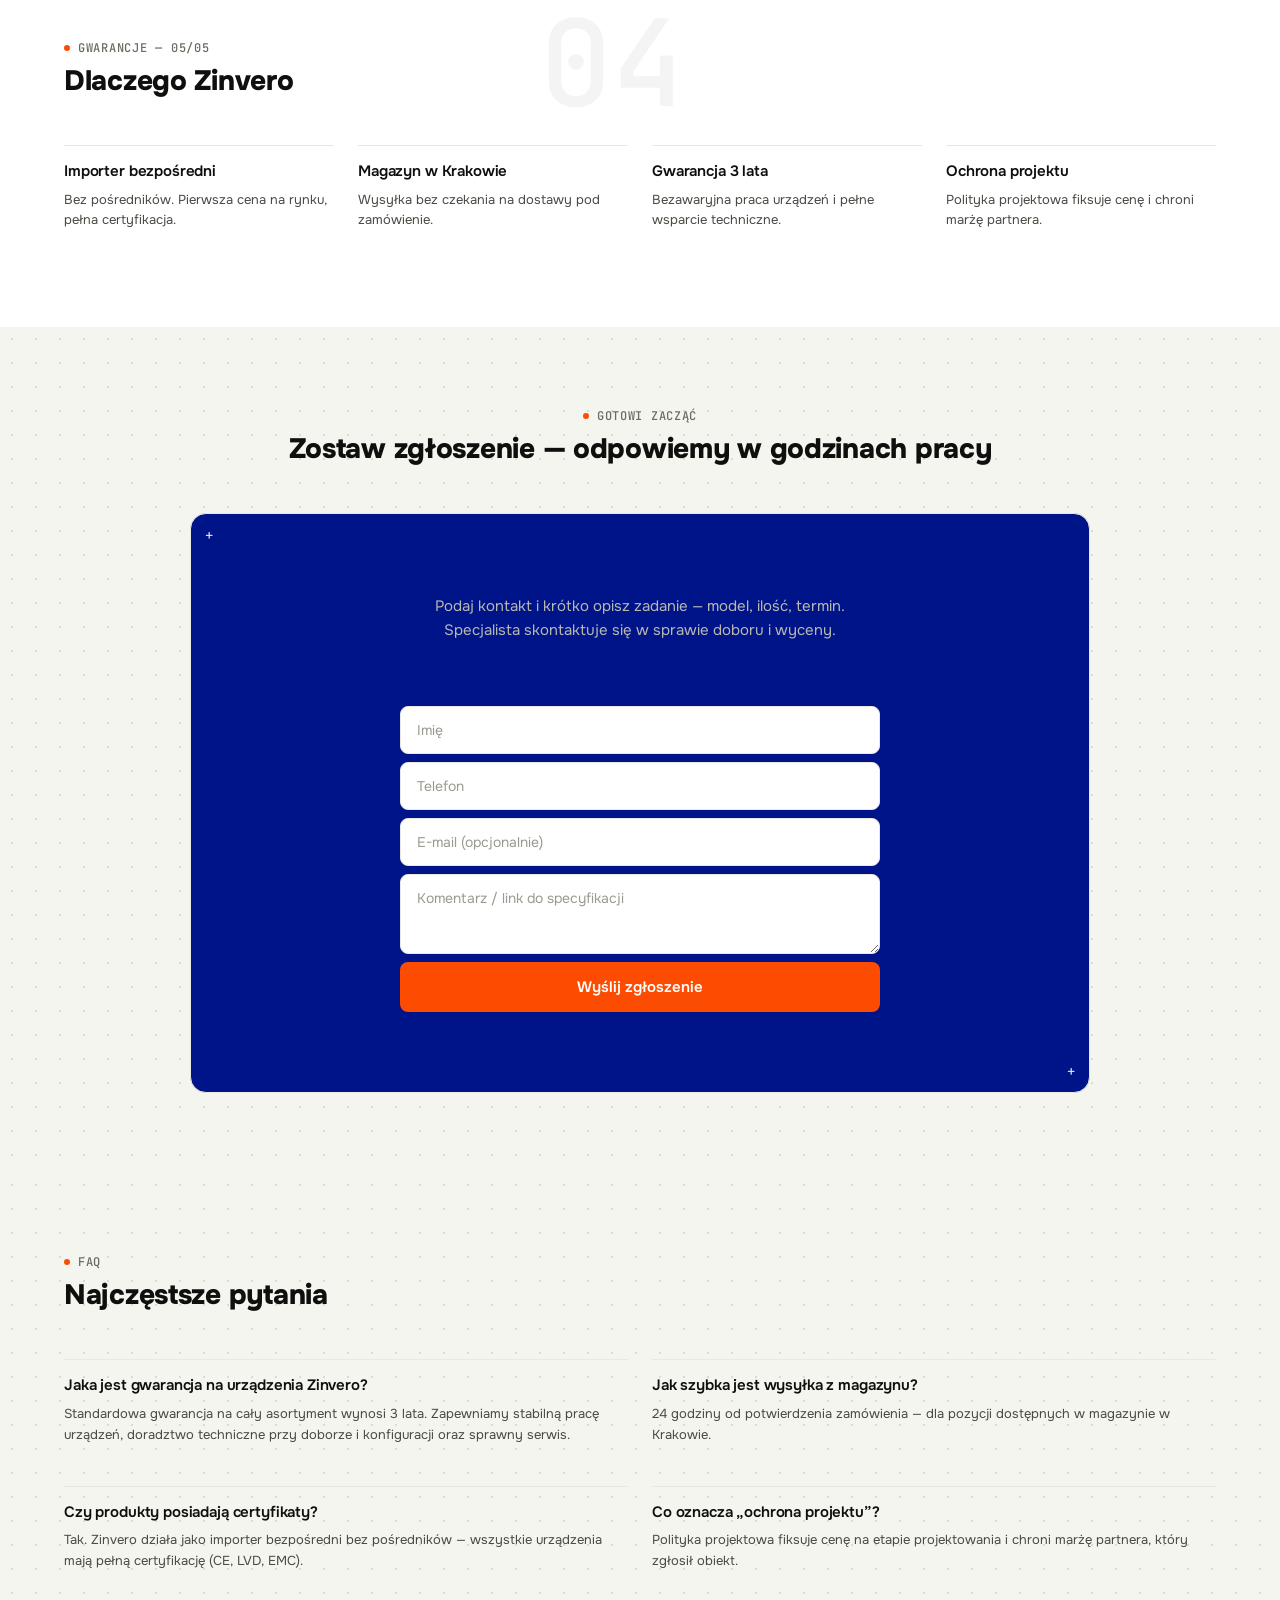
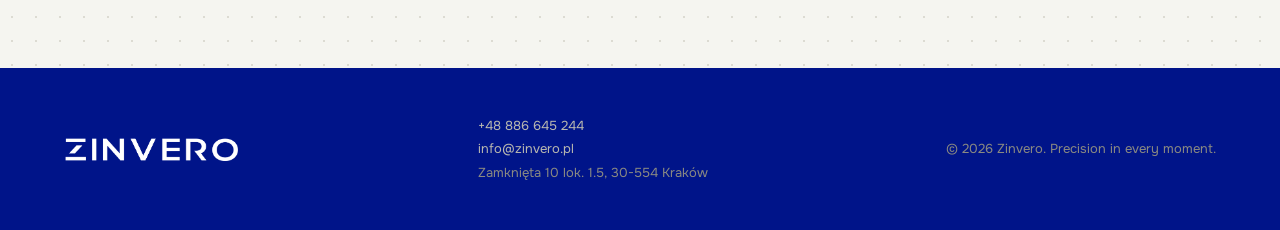
==== commit a468859e: "Rozbudowany header z mega-menu Produkty + strony O nas / Wsparcie / Wspolpraca / Kontakt (parytet z " ====
--- a/index.html
+++ b/index.html
@@ -107,18 +107,48 @@
 <body>
 
 
-<header class="bg-white divider-bottom">
+<header class="bg-white divider-bottom site-header">
   <div class="container header-inner">
-    <div class="logo">
+    <a href="index.html" class="logo">
       <img src="logo.png" alt="Zinvero">
-    </div>
-    <nav>
+    </a>
+    <button class="nav-toggle" aria-label="Menu" aria-expanded="false" aria-controls="mainnav"><span></span><span></span><span></span></button>
+    <nav class="mainnav" id="mainnav" aria-label="Menu glowne">
       <ul>
-        <li><a href="actuators.html">Siłowniki</a></li>
+        <li><a href="index.html">Strona glowna</a></li>
+        <li><a href="o-nas.html">O nas</a></li>
+        <li class="has-mega">
+          <a href="actuators.html" class="mega-trigger">Produkty <span class="caret" aria-hidden="true">&#9662;</span></a>
+          <div class="mega">
+            <div class="container mega-grid">
+              <div class="mega-col">
+                <h4>Si&#322;owniki</h4>
+                <a href="actuators.html#bez-sprezyny"><b>Si&#322;owniki bez spr&#281;&#380;yny powrotnej</b><span>SP02N &middot; SP04N &middot; SP08N &middot; SP16N &middot; SP24N &middot; SP32N</span></a>
+                <a href="actuators.html#ze-sprezyna"><b>Si&#322;owniki ze spr&#281;&#380;yn&#261; powrotn&#261;</b><span>SP03S &middot; SP05S &middot; SP10S &middot; SP15S</span></a>
+                <a href="actuators.html#zawory"><b>Do zawor&#243;w kulowych</b><span>SP2N &middot; SP4N &middot; SP5N</span></a>
+                <a href="actuators.html#zawory"><b>Do zawor&#243;w grzybkowych</b><span>ILJA &middot; ILHA &middot; ILXA</span></a>
+              </div>
+              <div class="mega-col">
+                <h4>Zawory regulacyjne</h4>
+                <a href="actuators.html#zawory"><b>Zawory kulowe</b><span>CV2 &middot; CV3</span></a>
+                <a href="actuators.html#zawory"><b>Zawory grzybkowe</b><span>gwintowane: ILJV &middot; ko&#322;nierzowe: ILHV, ILXV</span></a>
+              </div>
+              <div class="mega-col">
+                <h4>Sterowniki i przetworniki</h4>
+                <a href="actuators.html#automatyka"><b>Czujniki temperatury i wilgotno&#347;ci</b><span>ILH301-I &middot; ILH301-NV &middot; ILH311-C</span></a>
+                <a href="actuators.html#automatyka"><b>Termostaty</b><span>ILH102 &middot; ILH114</span></a>
+                <a href="actuators.html#automatyka"><b>Inne elementy automatyki</b><span>PSW &middot; PM-220</span></a>
+              </div>
+            </div>
+          </div>
+        </li>
+        <li><a href="wsparcie.html">Wsparcie</a></li>
+        <li><a href="wspolpraca.html">Wsp&#243;&#322;praca</a></li>
       </ul>
     </nav>
     <div class="header-cta">
-      <a href="#contact" class="btn btn-primary">Zostaw zgłoszenie</a>
+      <a href="tel:+48886645244" class="header-phone">+48 886 645 244</a>
+      <a href="kontakt.html" class="btn btn-primary">Kontakt</a>
     </div>
   </div>
 </header>
--- a/style.css
+++ b/style.css
@@ -668,3 +668,43 @@
     .allegro-cta{ padding:14px 16px; gap:12px; }
     .allegro-cta .btn-allegro{ width:100%; }
   }
+
+  /* ===== Rich header + mega menu ===== */
+  .site-header{ position:sticky; top:0; z-index:100; }
+  .mainnav > ul{ display:flex; align-items:center; gap:2px; list-style:none; margin:0; padding:0; }
+  .mainnav a{ font-size:15px; font-weight:600; color:var(--black); padding:10px 13px; border:0; border-radius:8px; display:inline-flex; align-items:center; gap:6px; transition:background-color .15s ease, color .15s ease; }
+  .mainnav > ul > li > a:hover{ background:#eef0fb; color:var(--navy); }
+  .mainnav .caret{ font-size:11px; opacity:.7; }
+  .has-mega{ position:static; }
+  .mega{ position:absolute; left:0; right:0; top:100%; background:var(--white); border-top:1px solid var(--divider); box-shadow:0 24px 48px rgba(15,15,14,.10); opacity:0; visibility:hidden; transform:translateY(6px); transition:opacity .16s ease, transform .16s ease, visibility .16s; padding:28px 0; z-index:200; }
+  .has-mega:hover .mega, .has-mega:focus-within .mega{ opacity:1; visibility:visible; transform:translateY(0); }
+  .mega-grid{ display:grid; grid-template-columns:repeat(3,1fr); gap:28px; }
+  .mega-col h4{ color:var(--navy); font-size:13px; letter-spacing:.04em; text-transform:uppercase; margin:0 0 10px; font-weight:600; }
+  .mega-col a{ display:block; padding:9px 10px; border-radius:8px; }
+  .mega-col a:hover{ background:#f6f7fb; }
+  .mega-col a b{ display:block; font-size:14px; color:var(--black); font-weight:600; }
+  .mega-col a:hover b{ color:var(--yellow); }
+  .mega-col a span{ display:block; font-size:12px; color:var(--text-secondary); margin-top:2px; font-family:'JetBrains Mono', monospace; }
+  .header-phone{ font-weight:600; font-size:15px; color:var(--navy); white-space:nowrap; padding:10px 8px; }
+  .nav-toggle{ display:none; flex-direction:column; gap:5px; background:none; border:0; cursor:pointer; padding:8px; }
+  .nav-toggle span{ width:24px; height:2px; background:var(--black); display:block; border-radius:2px; transition:transform .2s ease, opacity .2s ease; }
+  .nav-toggle[aria-expanded="true"] span:nth-child(1){ transform:translateY(7px) rotate(45deg); }
+  .nav-toggle[aria-expanded="true"] span:nth-child(2){ opacity:0; }
+  .nav-toggle[aria-expanded="true"] span:nth-child(3){ transform:translateY(-7px) rotate(-45deg); }
+  .nav-backdrop{ position:fixed; inset:0; background:rgba(15,15,14,.4); z-index:250; opacity:0; transition:opacity .2s ease; }
+  .cat-section{ scroll-margin-top:92px; }
+
+  @media (max-width:1023px){
+    .nav-toggle{ display:flex; }
+    .mainnav{ position:fixed; top:0; right:0; bottom:0; width:min(340px,86vw); background:var(--white); transform:translateX(100%); transition:transform .25s ease; z-index:300; padding:76px 18px 24px; overflow-y:auto; box-shadow:-12px 0 48px rgba(0,0,0,.18); display:block; }
+    .mainnav.open{ transform:translateX(0); }
+    .mainnav > ul{ flex-direction:column; align-items:stretch; gap:2px; }
+    .mainnav a{ padding:13px 12px; font-size:16px; }
+    .mega{ position:static; opacity:1; visibility:visible; transform:none; box-shadow:none; border:0; padding:2px 0 8px; }
+    .mega .container{ padding:0; }
+    .mega-grid{ grid-template-columns:1fr; gap:8px; }
+    .mega-col h4{ margin-top:10px; }
+    .mega-col a{ padding:8px 12px; }
+    body.nav-open{ overflow:hidden; }
+  }
+  @media (max-width:480px){ .header-phone{ display:none; } }
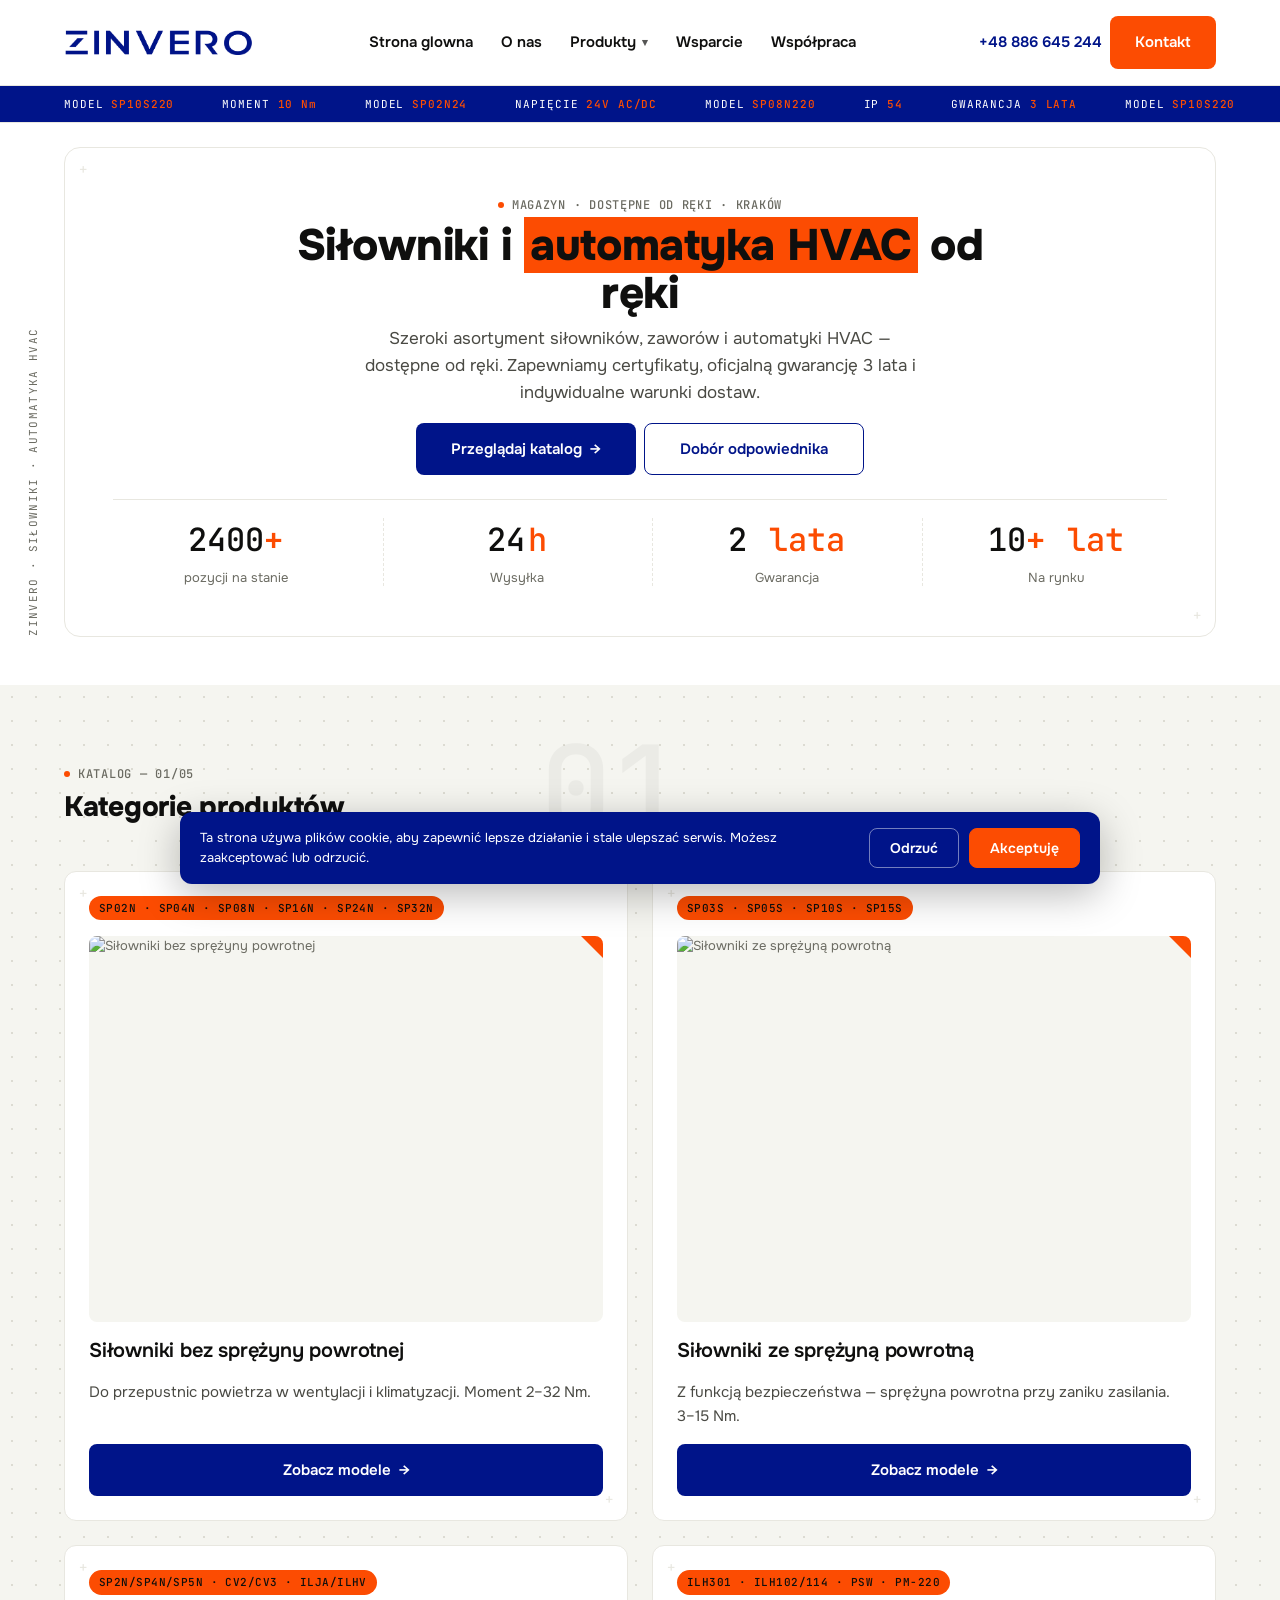
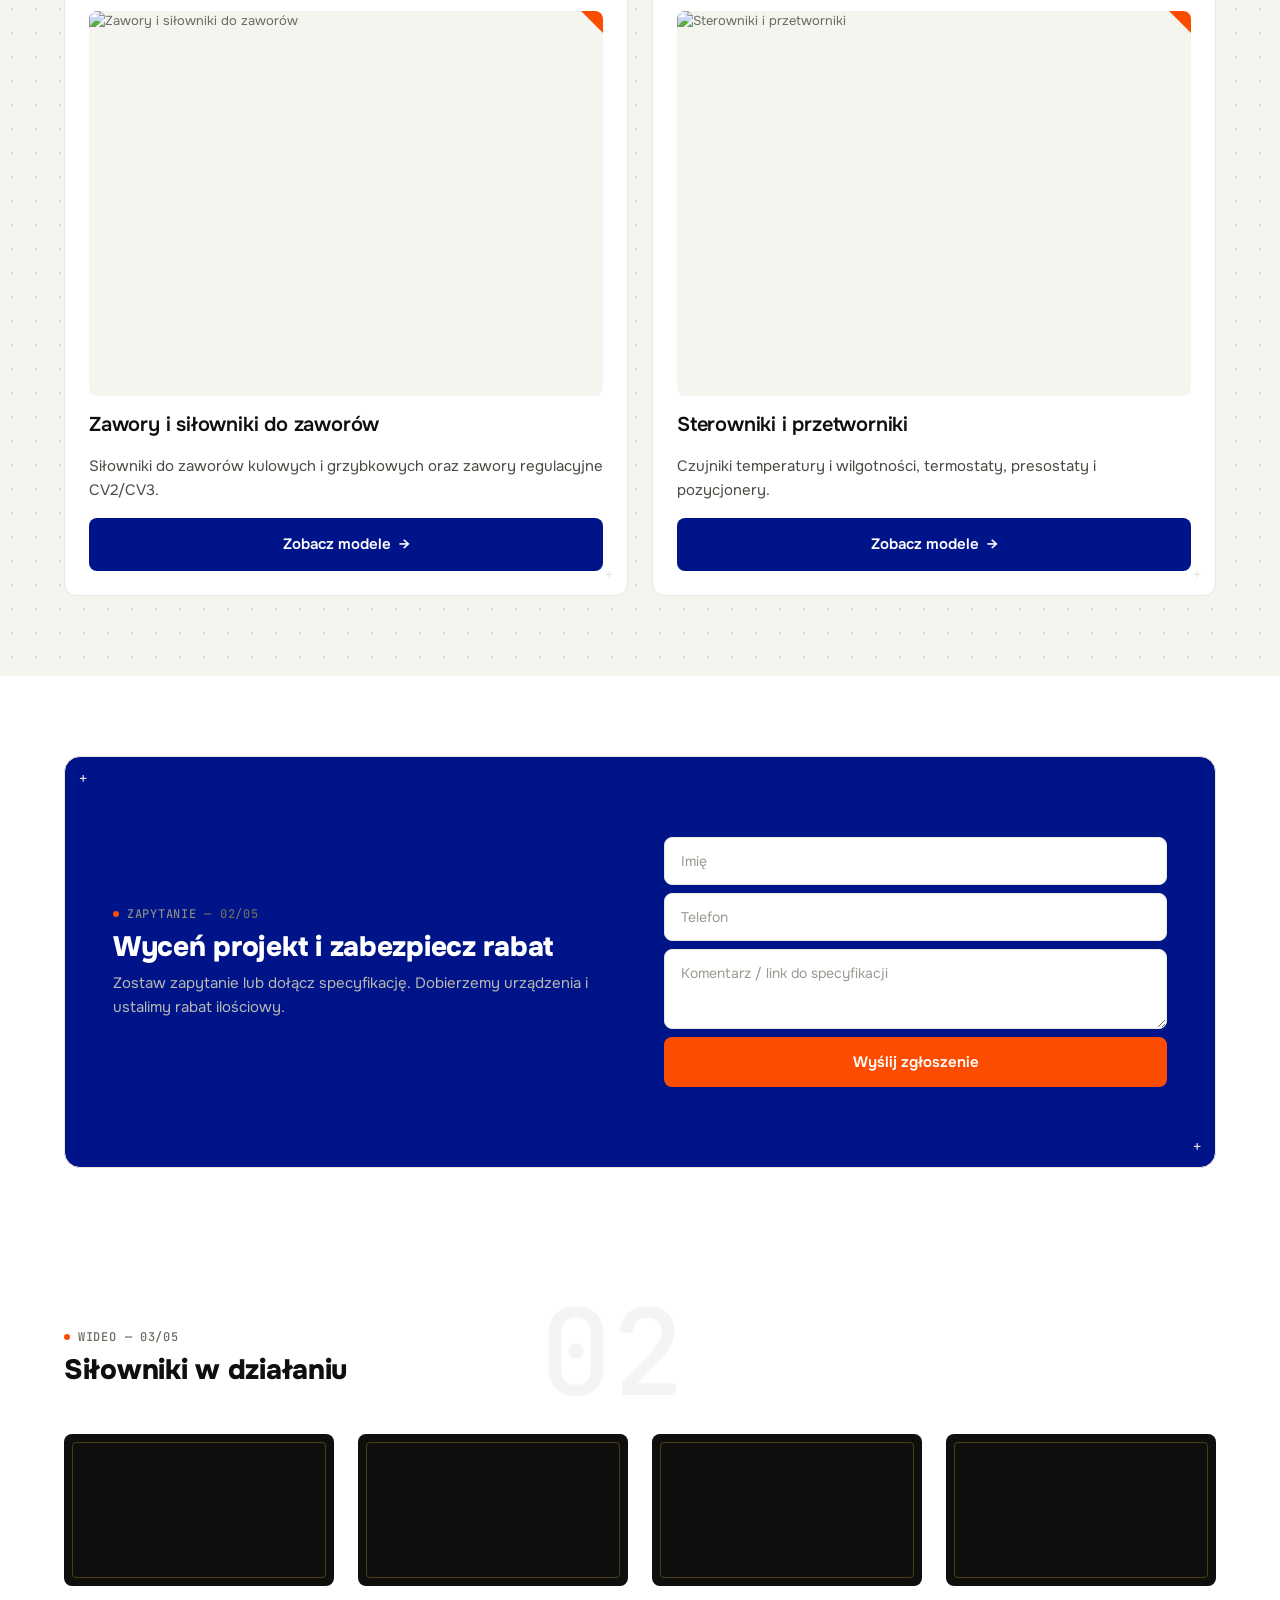
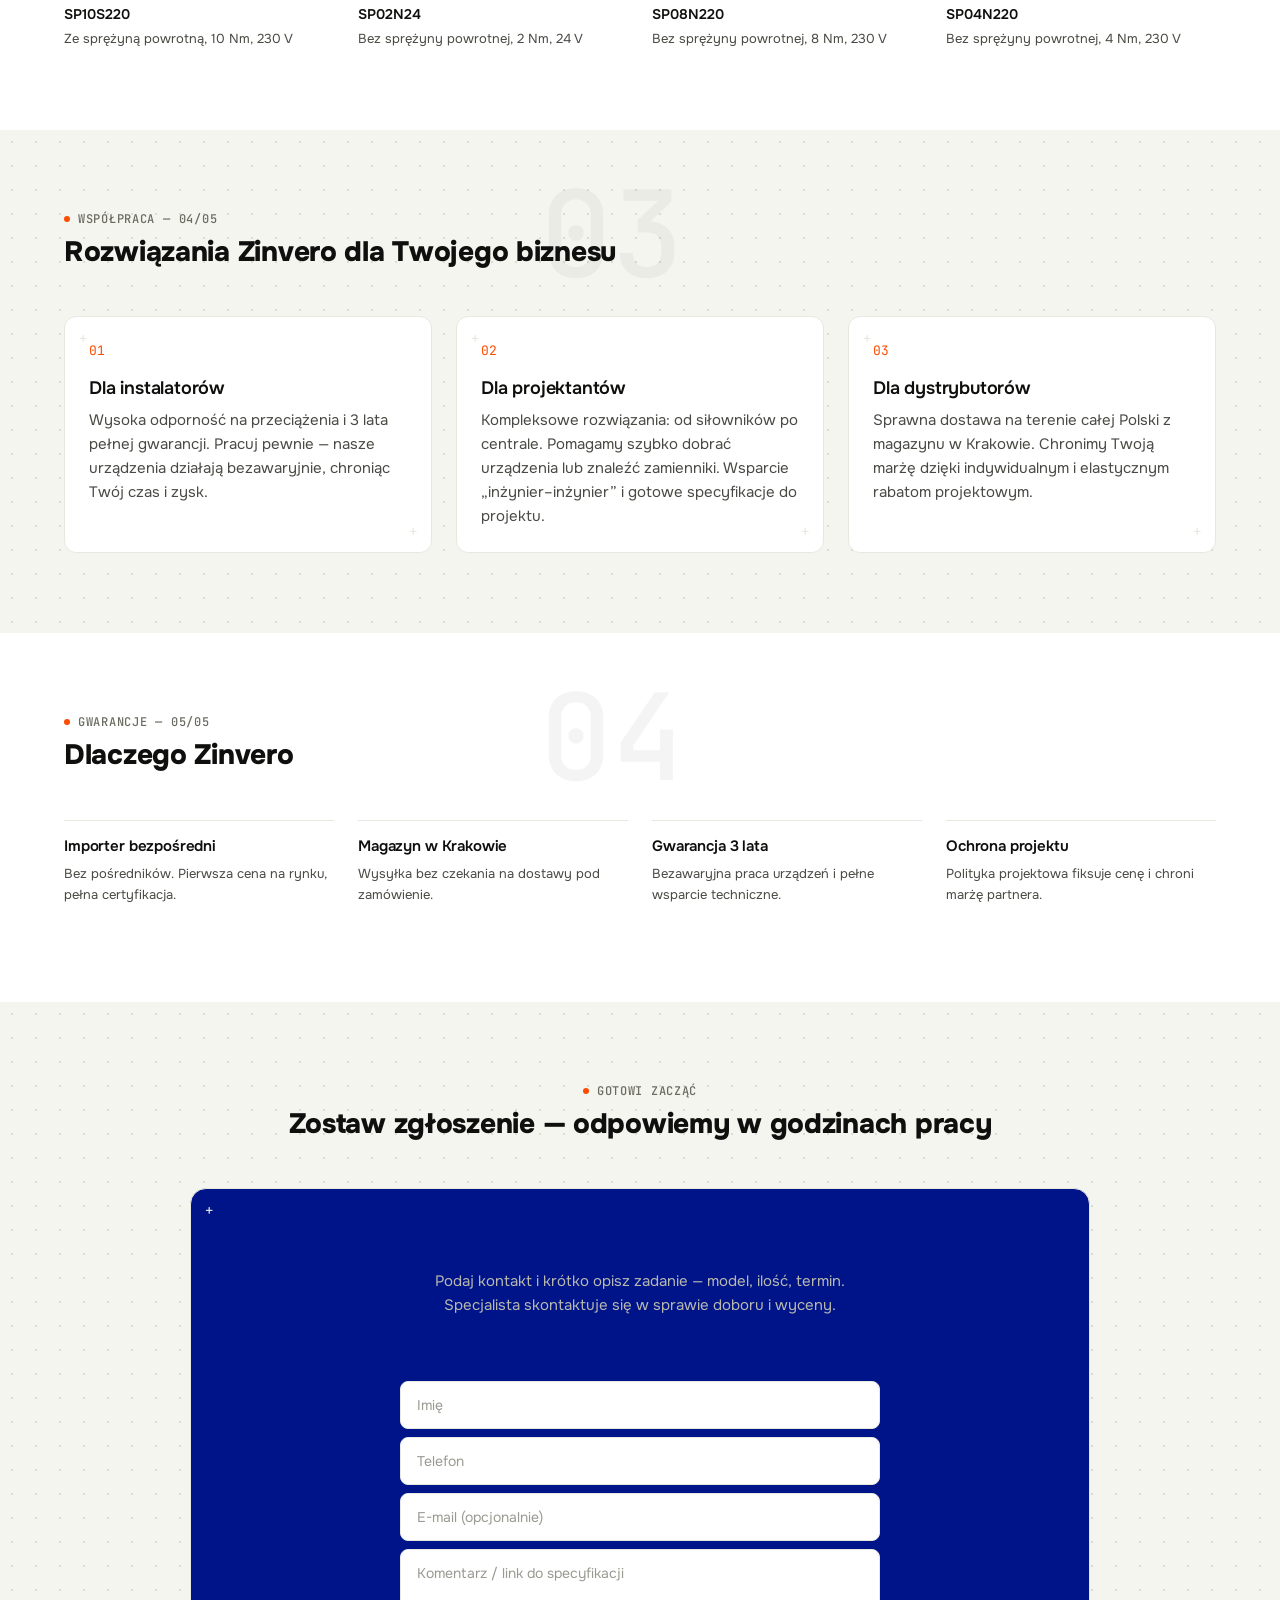
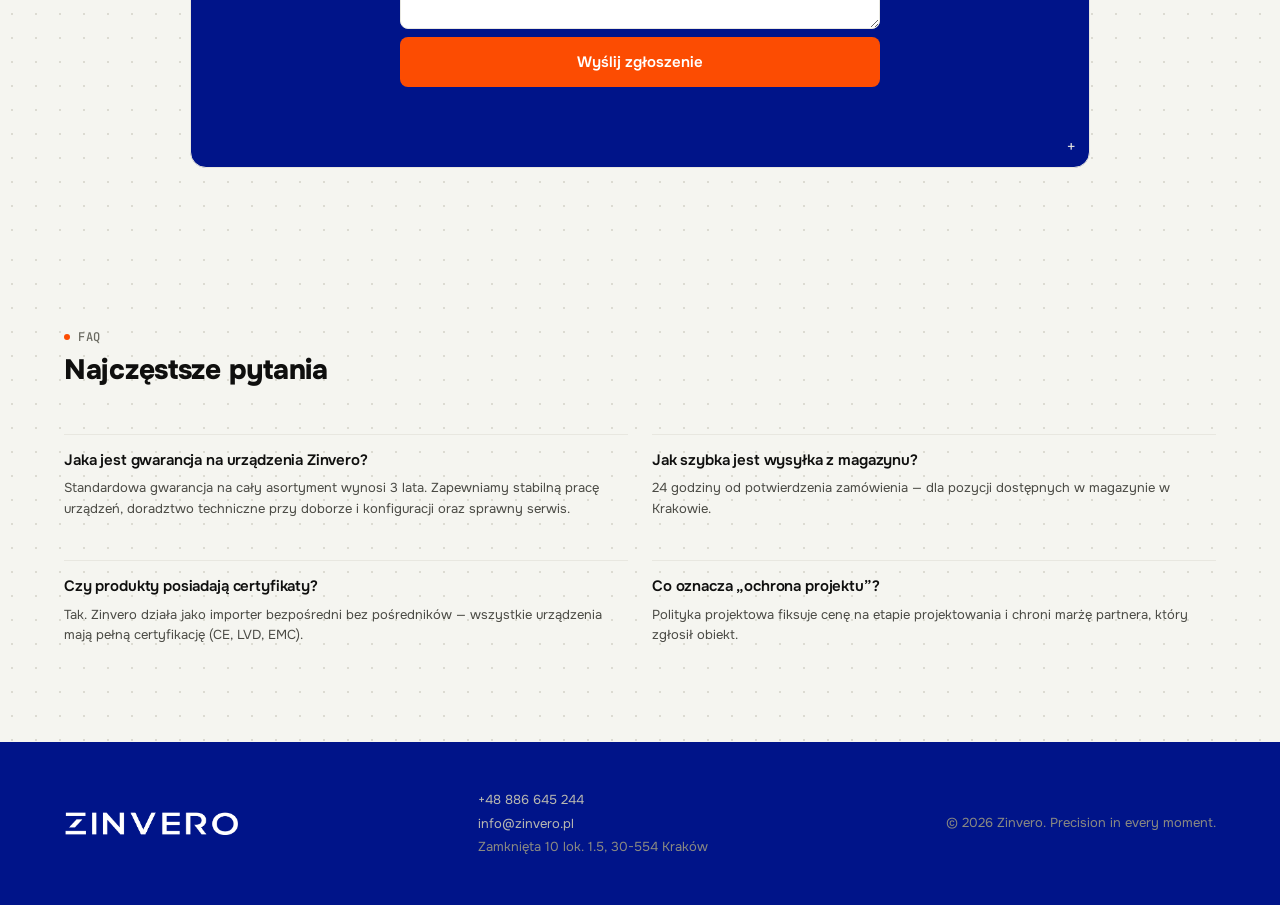
==== commit 59179035: "Odstepy miedzy sekcjami (strony info) + siatka 4 kategorii na stronie glownej Co-Authored-By: Claude" ====
--- a/index.html
+++ b/index.html
@@ -215,12 +215,33 @@
       <h2>Kategorie produktów</h2>
     </div>
     <div class="cat-grid reveal-group">
-      <a href="actuators.html" class="cat-card corner-marks">
-        <div class="cat-tag">Modele SP/FS/CV/ILHV/PSW</div>
-        <div class="cat-media"><img src="images/actuators-group-photo.jpg" alt="Siłowniki HVAC — asortyment" loading="lazy"></div>
-        <h3>Siłowniki i elementy automatyki</h3>
-        <p>Siłowniki do przepustnic powietrza, klapp przeciwpożarowych, zaworów kulowych oraz pozostałe elementy automatyki.</p>
-        <span class="btn btn-dark btn-block">Przejdź do sekcji <span class="arrow">→</span></span>
+      <a href="actuators.html#bez-sprezyny" class="cat-card corner-marks">
+        <div class="cat-tag">SP02N · SP04N · SP08N · SP16N · SP24N · SP32N</div>
+        <div class="cat-media"><img src="images/actuator-without-spring.jpg" alt="Siłowniki bez sprężyny powrotnej" loading="lazy"></div>
+        <h3>Siłowniki bez sprężyny powrotnej</h3>
+        <p>Do przepustnic powietrza w wentylacji i klimatyzacji. Moment 2–32 Nm.</p>
+        <span class="btn btn-dark btn-block">Zobacz modele <span class="arrow">→</span></span>
+      </a>
+      <a href="actuators.html#ze-sprezyna" class="cat-card corner-marks">
+        <div class="cat-tag">SP03S · SP05S · SP10S · SP15S</div>
+        <div class="cat-media"><img src="images/z-pruzynoyu.jpeg" alt="Siłowniki ze sprężyną powrotną" loading="lazy"></div>
+        <h3>Siłowniki ze sprężyną powrotną</h3>
+        <p>Z funkcją bezpieczeństwa — sprężyna powrotna przy zaniku zasilania. 3–15 Nm.</p>
+        <span class="btn btn-dark btn-block">Zobacz modele <span class="arrow">→</span></span>
+      </a>
+      <a href="actuators.html#zawory" class="cat-card corner-marks">
+        <div class="cat-tag">SP2N/SP4N/SP5N · CV2/CV3 · ILJA/ILHV</div>
+        <div class="cat-media"><img src="images/kulovi-krany.jpeg" alt="Zawory i siłowniki do zaworów" loading="lazy"></div>
+        <h3>Zawory i siłowniki do zaworów</h3>
+        <p>Siłowniki do zaworów kulowych i grzybkowych oraz zawory regulacyjne CV2/CV3.</p>
+        <span class="btn btn-dark btn-block">Zobacz modele <span class="arrow">→</span></span>
+      </a>
+      <a href="actuators.html#automatyka" class="cat-card corner-marks">
+        <div class="cat-tag">ILH301 · ILH102/114 · PSW · PM-220</div>
+        <div class="cat-media"><img src="images/datchyk-rele.jpeg" alt="Sterowniki i przetworniki" loading="lazy"></div>
+        <h3>Sterowniki i przetworniki</h3>
+        <p>Czujniki temperatury i wilgotności, termostaty, presostaty i pozycjonery.</p>
+        <span class="btn btn-dark btn-block">Zobacz modele <span class="arrow">→</span></span>
       </a>
     </div>
   </div>
--- a/style.css
+++ b/style.css
@@ -677,7 +677,7 @@
   .mainnav .caret{ font-size:11px; opacity:.7; }
   .has-mega{ position:static; }
   .mega{ position:absolute; left:0; right:0; top:100%; background:var(--white); border-top:1px solid var(--divider); box-shadow:0 24px 48px rgba(15,15,14,.10); opacity:0; visibility:hidden; transform:translateY(6px); transition:opacity .16s ease, transform .16s ease, visibility .16s; padding:28px 0; z-index:200; }
-  .has-mega:hover .mega, .has-mega:focus-within .mega{ opacity:1; visibility:visible; transform:translateY(0); }
+  .has-mega.mega-open .mega, .has-mega:focus-within .mega{ opacity:1; visibility:visible; transform:translateY(0); }
   .mega-grid{ display:grid; grid-template-columns:repeat(3,1fr); gap:28px; }
   .mega-col h4{ color:var(--navy); font-size:13px; letter-spacing:.04em; text-transform:uppercase; margin:0 0 10px; font-weight:600; }
   .mega-col a{ display:block; padding:9px 10px; border-radius:8px; }
@@ -708,3 +708,28 @@
     body.nav-open{ overflow:hidden; }
   }
   @media (max-width:480px){ .header-phone{ display:none; } }
+
+  /* ===== Media split + partner cards ===== */
+  .media-split{ display:grid; grid-template-columns:1fr 1fr; gap:40px; align-items:center; }
+  .media-img{ width:100%; border-radius:var(--radius-md); overflow:hidden; border:1px solid var(--divider); }
+  .media-img img{ width:100%; height:100%; object-fit:cover; display:block; aspect-ratio:4/3; }
+  .media-txt h2{ margin-top:0; }
+  .media-txt ul{ list-style:none; margin:14px 0 0; padding:0; display:flex; flex-direction:column; gap:10px; }
+  .media-txt ul li{ display:flex; gap:9px; font-size:15px; color:var(--text-secondary); }
+  .media-txt ul li::before{ content:"+"; color:var(--yellow); font-family:'JetBrains Mono',monospace; font-weight:500; }
+  .partner-grid{ display:grid; grid-template-columns:repeat(3,1fr); gap:24px; }
+  @media(max-width:1023px){ .media-split{ grid-template-columns:1fr; gap:22px; } .partner-grid{ grid-template-columns:1fr; } }
+
+
+  /* ===== Catalog left navigation (products page) ===== */
+  .catalog-layout{ display:grid; grid-template-columns:250px 1fr; gap:36px; align-items:start; }
+  .cat-nav{ position:sticky; top:100px; }
+  .cat-nav-inner h4{ font-size:12px; text-transform:uppercase; letter-spacing:.05em; color:var(--text-secondary); margin:0 0 10px; }
+  .cat-nav-inner ul{ list-style:none; margin:0; padding:0; display:flex; flex-direction:column; gap:2px; }
+  .cat-nav-inner a{ display:block; padding:9px 12px; border-radius:8px; font-size:14px; font-weight:500; color:var(--black); border-left:2px solid transparent; transition:background-color .15s ease, color .15s ease; }
+  .cat-nav-inner a:hover{ background:#eef0fb; color:var(--navy); }
+  .cat-nav-inner a.active{ background:#eef0fb; color:var(--navy); border-left-color:var(--navy); font-weight:600; }
+  @media(max-width:1023px){ .catalog-layout{ grid-template-columns:1fr; } .cat-nav{ display:none; } }
+
+  /* ===== Section padding for info pages (O nas / Wsparcie / Wspolpraca / Kontakt) ===== */
+  .page-section{ padding:var(--xxl) 0; }
